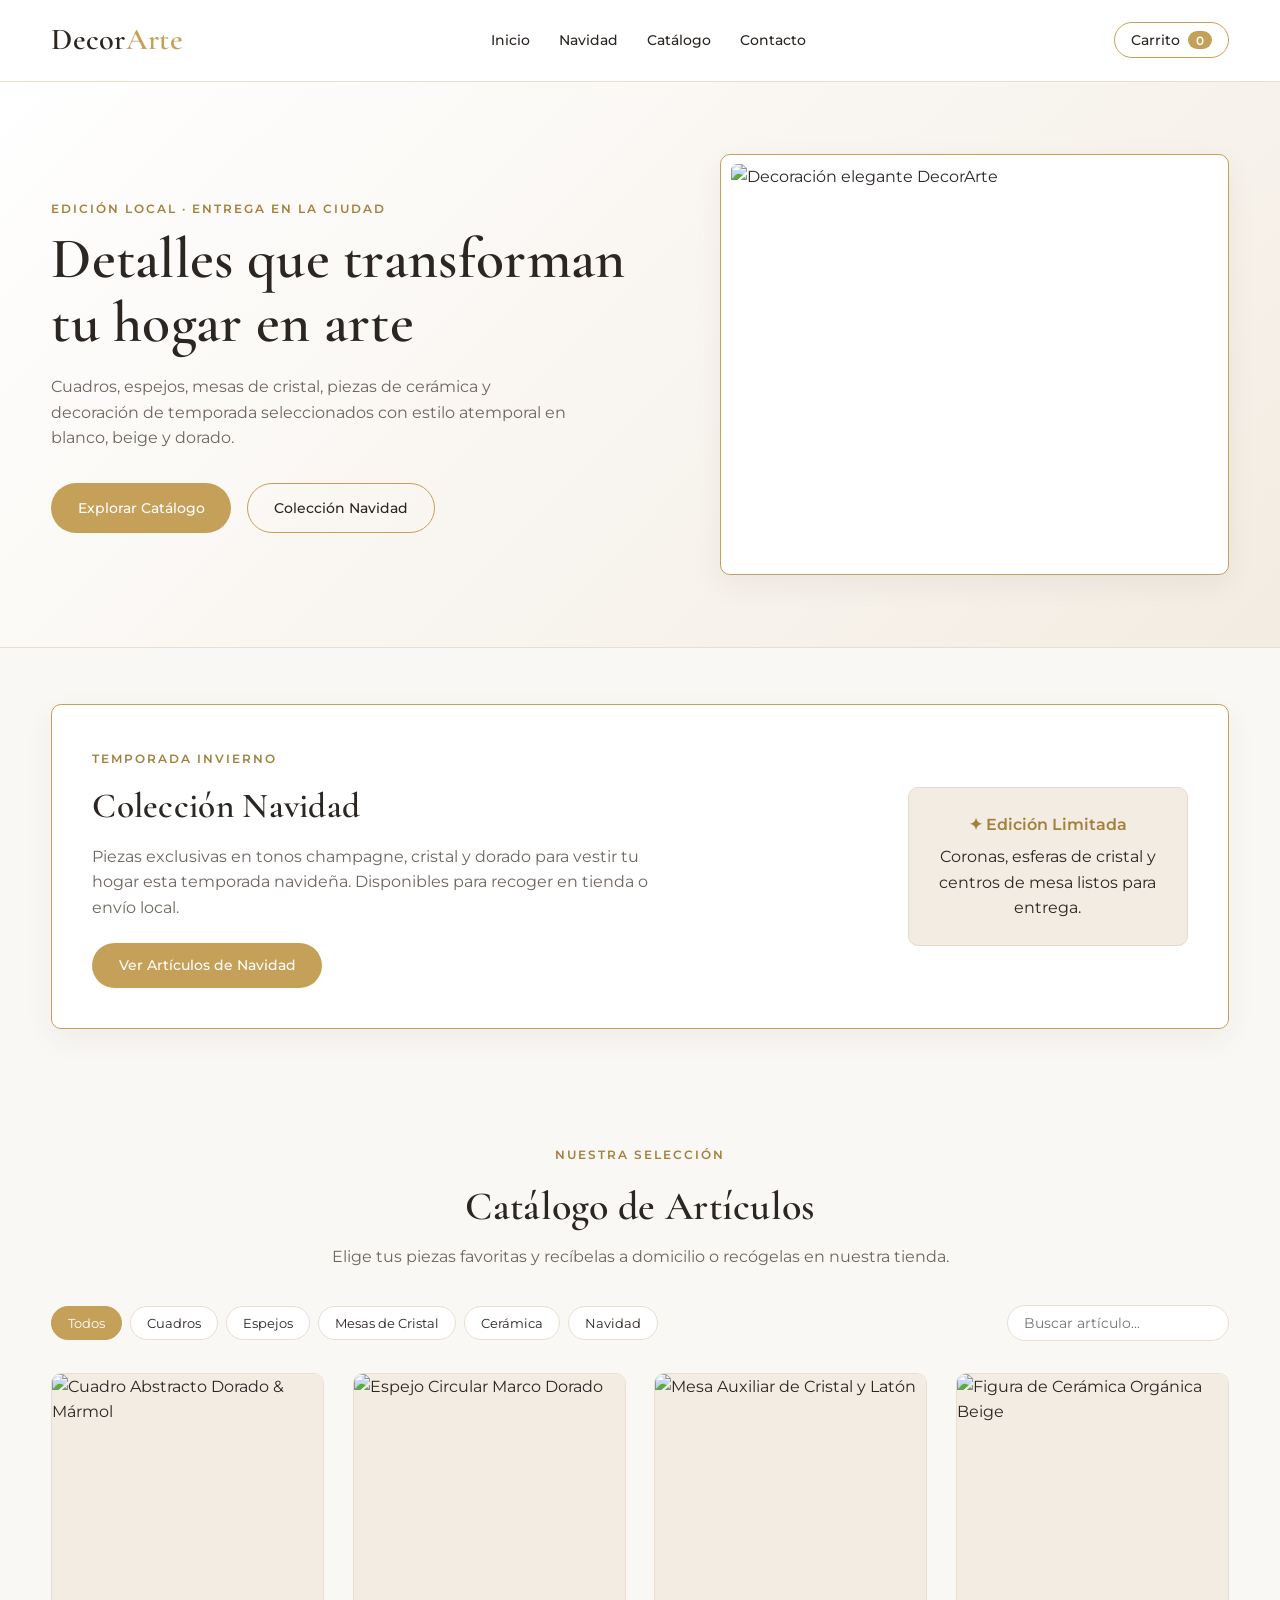
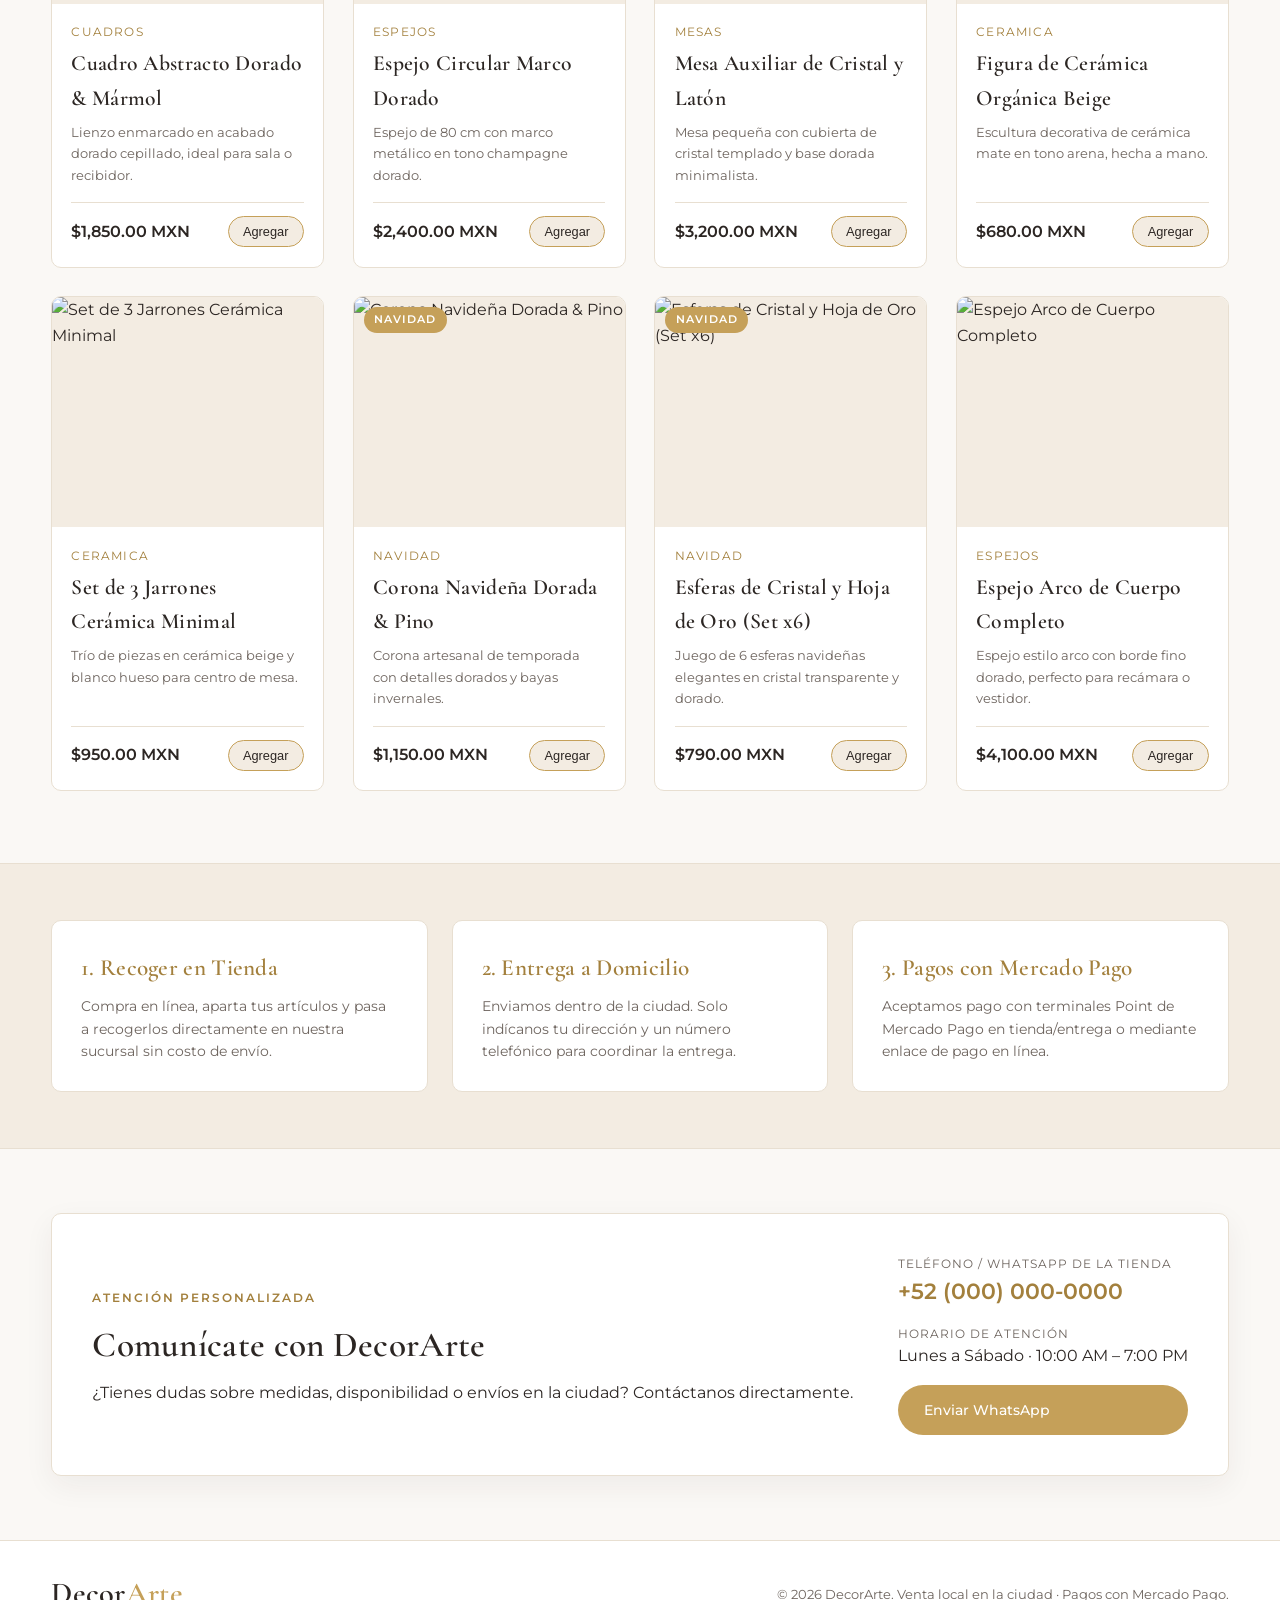
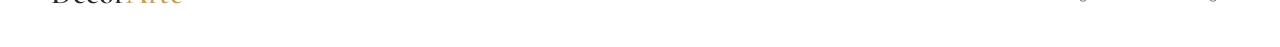
==== index.html @ b44826a1 "Initial commit: DecorArte tienda en linea" ====
<!DOCTYPE html>
<html lang="es">
<head>
  <meta charset="UTF-8" />
  <meta name="viewport" content="width=device-width, initial-scale=1.0" />
  <title>DecorArte | Decoración Elegante para tu Hogar</title>
  <link rel="preconnect" href="https://fonts.googleapis.com" />
  <link rel="preconnect" href="https://fonts.gstatic.com" crossorigin />
  <link href="https://fonts.googleapis.com/css2?family=Cormorant+Garamond:ital,wght@0,500;0,600;0,700;1,500&family=Montserrat:wght@300;400;500;600&display=swap" rel="stylesheet" />
  <link rel="stylesheet" href="css/styles.css" />
</head>
<body>
  <!-- Barra de navegación -->
  <header class="navbar">
    <div class="container nav-content">
      <a href="#inicio" class="logo">Decor<span>Arte</span></a>
      <nav class="nav-links">
        <a href="#inicio">Inicio</a>
        <a href="#temporada">Navidad</a>
        <a href="#catalogo">Catálogo</a>
        <a href="#contacto">Contacto</a>
      </nav>
      <button id="open-cart-btn" class="cart-btn" aria-label="Abrir carrito">
        <span>Carrito</span>
        <span id="cart-count" class="cart-badge">0</span>
      </button>
    </div>
  </header>

  <!-- Hero Principal -->
  <section id="inicio" class="hero">
    <div class="container hero-grid">
      <div class="hero-text">
        <span class="eyebrow">Edición Local · Entrega en la Ciudad</span>
        <h1>Detalles que transforman tu hogar en arte</h1>
        <p>
          Cuadros, espejos, mesas de cristal, piezas de cerámica y decoración de temporada seleccionados con estilo atemporal en blanco, beige y dorado.
        </p>
        <div class="hero-actions">
          <a href="#catalogo" class="btn btn-primary">Explorar Catálogo</a>
          <a href="#temporada" class="btn btn-outline">Colección Navidad</a>
        </div>
      </div>
      <div class="hero-visual">
        <div class="hero-card">
          <img src="https://images.unsplash.com/photo-1616486338812-3dadae4b4ace?auto=format&fit=crop&w=800&q=80" alt="Decoración elegante DecorArte" />
        </div>
      </div>
    </div>
  </section>

  <!-- Banner Temporada Navidad -->
  <section id="temporada" class="season-section">
    <div class="container season-box">
      <div class="season-info">
        <span class="eyebrow">Temporada Invierno</span>
        <h2>Colección Navidad</h2>
        <p>
          Piezas exclusivas en tonos champagne, cristal y dorado para vestir tu hogar esta temporada navideña. Disponibles para recoger en tienda o envío local.
        </p>
        <button class="btn btn-primary" onclick="filtrarPorCategoria('navidad', true)">
          Ver Artículos de Navidad
        </button>
      </div>
      <div class="season-badge-card">
        <p class="season-highlight">✦ Edición Limitada</p>
        <p>Coronas, esferas de cristal y centros de mesa listos para entrega.</p>
      </div>
    </div>
  </section>

  <!-- Catálogo de Artículos -->
  <section id="catalogo" class="catalog-section">
    <div class="container">
      <div class="section-header">
        <span class="eyebrow">Nuestra Selección</span>
        <h2>Catálogo de Artículos</h2>
        <p>Elige tus piezas favoritas y recíbelas a domicilio o recógelas en nuestra tienda.</p>
      </div>

      <div class="catalog-controls">
        <div class="filter-buttons" id="filter-buttons">
          <button class="filter-btn active" data-category="todos">Todos</button>
          <button class="filter-btn" data-category="cuadros">Cuadros</button>
          <button class="filter-btn" data-category="espejos">Espejos</button>
          <button class="filter-btn" data-category="mesas">Mesas de Cristal</button>
          <button class="filter-btn" data-category="ceramica">Cerámica</button>
          <button class="filter-btn" data-category="navidad">Navidad</button>
        </div>
        <input type="search" id="search-input" class="search-input" placeholder="Buscar artículo..." />
      </div>

      <div id="catalog-grid" class="catalog-grid">
        <!-- Se renderiza dinámicamente desde js/app.js -->
      </div>
    </div>
  </section>

  <!-- Modalidades de Venta y Pago -->
  <section class="info-strip">
    <div class="container info-grid">
      <div class="info-card">
        <h3>1. Recoger en Tienda</h3>
        <p>Compra en línea, aparta tus artículos y pasa a recogerlos directamente en nuestra sucursal sin costo de envío.</p>
      </div>
      <div class="info-card">
        <h3>2. Entrega a Domicilio</h3>
        <p>Enviamos dentro de la ciudad. Solo indícanos tu dirección y un número telefónico para coordinar la entrega.</p>
      </div>
      <div class="info-card">
        <h3>3. Pagos con Mercado Pago</h3>
        <p>Aceptamos pago con terminales Point de Mercado Pago en tienda/entrega o mediante enlace de pago en línea.</p>
      </div>
    </div>
  </section>

  <!-- Contacto -->
  <section id="contacto" class="contact-section">
    <div class="container contact-box">
      <div>
        <span class="eyebrow">Atención Personalizada</span>
        <h2>Comunícate con DecorArte</h2>
        <p>¿Tienes dudas sobre medidas, disponibilidad o envíos en la ciudad? Contáctanos directamente.</p>
      </div>
      <div class="contact-details">
        <div class="contact-item">
          <span class="contact-label">Teléfono / WhatsApp de la Tienda</span>
          <a href="tel:+520000000000" class="contact-phone">+52 (000) 000-0000</a>
        </div>
        <div class="contact-item">
          <span class="contact-label">Horario de Atención</span>
          <p>Lunes a Sábado · 10:00 AM – 7:00 PM</p>
        </div>
        <a href="https://wa.me/520000000000?text=Hola%20DecorArte,%20quisiera%20informaci%C3%B3n%20sobre%20un%20art%C3%ADculo." target="_blank" rel="noopener" class="btn btn-primary">
          Enviar WhatsApp
        </a>
      </div>
    </div>
  </section>

  <!-- Footer -->
  <footer class="footer">
    <div class="container footer-content">
      <p class="logo">Decor<span>Arte</span></p>
      <p class="footer-note">© 2026 DecorArte. Venta local en la ciudad · Pagos con Mercado Pago.</p>
    </div>
  </footer>

  <!-- Drawer Carrito & Checkout -->
  <div id="cart-overlay" class="cart-overlay hidden"></div>
  <aside id="cart-drawer" class="cart-drawer hidden" aria-label="Carrito de compras">
    <div class="drawer-header">
      <h3>Tu Pedido</h3>
      <button id="close-cart-btn" class="close-btn" aria-label="Cerrar carrito">&times;</button>
    </div>

    <div id="cart-items" class="cart-items">
      <!-- Items del carrito -->
    </div>

    <div class="drawer-footer">
      <div class="total-row">
        <span>Total:</span>
        <strong id="cart-total">$0.00 MXN</strong>
      </div>

      <form id="checkout-form" class="checkout-form">
        <h4>Datos del Cliente</h4>

        <label class="field-label">
          Nombre completo *
          <input type="text" id="cliente-nombre" required placeholder="Ej. Sofía Martínez" />
        </label>

        <label class="field-label">
          Teléfono de contacto (para comunicarnos contigo) *
          <input type="tel" id="cliente-telefono" required placeholder="Ej. 55 1234 5678" />
        </label>

        <div class="delivery-toggle">
          <span class="field-label">Forma de entrega *</span>
          <div class="radio-group">
            <label class="radio-card">
              <input type="radio" name="tipo_entrega" value="tienda" checked />
              <span>Recoger en tienda</span>
            </label>
            <label class="radio-card">
              <input type="radio" name="tipo_entrega" value="domicilio" />
              <span>Entrega a domicilio</span>
            </label>
          </div>
        </div>

        <div id="domicilio-fields" class="domicilio-fields hidden">
          <label class="field-label">
            Dirección (Calle, número y colonia) *
            <input type="text" id="cliente-direccion" placeholder="Ej. Av. Reforma 123, Col. Centro" />
          </label>
          <label class="field-label">
            Referencias de entrega
            <input type="text" id="cliente-referencias" placeholder="Ej. Portón blanco, frente al parque" />
          </label>
        </div>

        <div class="payment-method">
          <span class="field-label">Método de pago (Mercado Pago) *</span>
          <select id="metodo-pago" required>
            <option value="mercadopago_terminal">Terminal Mercado Pago (en tienda / contra entrega)</option>
            <option value="mercadopago_online">Pago en línea con Mercado Pago</option>
          </select>
        </div>

        <button type="submit" class="btn btn-primary btn-full">Confirmar Pedido</button>
      </form>
    </div>
  </aside>

  <!-- Modal Confirmación -->
  <div id="order-modal" class="modal hidden">
    <div class="modal-content">
      <span class="eyebrow">Pedido Registrado</span>
      <h3>¡Gracias por tu compra en DecorArte!</h3>
      <div id="order-summary" class="order-summary"></div>
      <div class="modal-actions">
        <a id="whatsapp-order-link" href="#" target="_blank" rel="noopener" class="btn btn-primary">Enviar resumen por WhatsApp</a>
        <button id="close-modal-btn" class="btn btn-outline">Cerrar</button>
      </div>
    </div>
  </div>

  <script src="js/app.js"></script>
</body>
</html>
---- css/styles.css ----
:root {
  --blanco: #ffffff;
  --marfil: #faf8f5;
  --beige: #f3ece2;
  --beige-oscuro: #e5d9c8;
  --dorado: #c5a059;
  --dorado-oscuro: #a3803d;
  --texto: #2c2623;
  --texto-suave: #6e655f;
  --borde: #e8dfd1;
  --sombra: 0 10px 30px rgba(44, 38, 35, 0.06);
  --radio: 10px;
}

* {
  box-sizing: border-box;
  margin: 0;
  padding: 0;
}

html {
  scroll-behavior: smooth;
}

body {
  font-family: 'Montserrat', sans-serif;
  background-color: var(--marfil);
  color: var(--texto);
  line-height: 1.6;
}

h1, h2, h3, h4, .logo {
  font-family: 'Cormorant Garamond', serif;
  font-weight: 600;
  letter-spacing: 0.3px;
}

.container {
  width: 92%;
  max-width: 1180px;
  margin: 0 auto;
}

.eyebrow {
  display: inline-block;
  font-size: 0.75rem;
  text-transform: uppercase;
  letter-spacing: 2px;
  color: var(--dorado-oscuro);
  font-weight: 600;
  margin-bottom: 0.6rem;
}

/* Navbar */
.navbar {
  position: sticky;
  top: 0;
  z-index: 50;
  background: rgba(255, 255, 255, 0.94);
  backdrop-filter: blur(8px);
  border-bottom: 1px solid var(--borde);
}

.nav-content {
  display: flex;
  align-items: center;
  justify-content: space-between;
  padding: 1rem 0;
}

.logo {
  font-size: 1.9rem;
  text-decoration: none;
  color: var(--texto);
}

.logo span {
  color: var(--dorado);
}

.nav-links {
  display: flex;
  gap: 1.8rem;
}

.nav-links a {
  text-decoration: none;
  color: var(--texto);
  font-size: 0.9rem;
  font-weight: 500;
  transition: color 0.2s;
}

.nav-links a:hover {
  color: var(--dorado-oscuro);
}

.cart-btn {
  display: inline-flex;
  align-items: center;
  gap: 0.5rem;
  background: var(--blanco);
  border: 1px solid var(--dorado);
  color: var(--texto);
  padding: 0.5rem 1rem;
  border-radius: 999px;
  cursor: pointer;
  font-family: inherit;
  font-size: 0.85rem;
  font-weight: 500;
  transition: all 0.2s;
}

.cart-btn:hover {
  background: var(--beige);
}

.cart-badge {
  background: var(--dorado);
  color: var(--blanco);
  border-radius: 999px;
  padding: 0.1rem 0.5rem;
  font-size: 0.75rem;
  font-weight: 600;
}

/* Buttons */
.btn {
  display: inline-block;
  padding: 0.8rem 1.6rem;
  border-radius: 999px;
  font-size: 0.88rem;
  font-weight: 500;
  text-decoration: none;
  cursor: pointer;
  border: 1px solid transparent;
  transition: all 0.25s ease;
  font-family: inherit;
}

.btn-primary {
  background: var(--dorado);
  color: var(--blanco);
}

.btn-primary:hover {
  background: var(--dorado-oscuro);
}

.btn-outline {
  background: transparent;
  border-color: var(--dorado);
  color: var(--texto);
}

.btn-outline:hover {
  background: var(--beige);
}

.btn-full {
  width: 100%;
  text-align: center;
}

/* Hero */
.hero {
  padding: 4.5rem 0;
  background: linear-gradient(135deg, var(--blanco) 0%, var(--beige) 100%);
  border-bottom: 1px solid var(--borde);
}

.hero-grid {
  display: grid;
  grid-template-columns: 1.1fr 0.9fr;
  gap: 3rem;
  align-items: center;
}

.hero-text h1 {
  font-size: clamp(2.4rem, 4.5vw, 3.6rem);
  line-height: 1.1;
  margin-bottom: 1.2rem;
}

.hero-text p {
  color: var(--texto-suave);
  margin-bottom: 2rem;
  max-width: 520px;
}

.hero-actions {
  display: flex;
  gap: 1rem;
  flex-wrap: wrap;
}

.hero-card {
  border-radius: var(--radio);
  overflow: hidden;
  border: 1px solid var(--dorado);
  box-shadow: var(--sombra);
  background: var(--blanco);
  padding: 0.6rem;
}

.hero-card img {
  width: 100%;
  height: 400px;
  object-fit: cover;
  border-radius: 6px;
  display: block;
}

/* Temporada Navidad */
.season-section {
  padding: 3.5rem 0;
}

.season-box {
  background: var(--blanco);
  border: 1px solid var(--dorado);
  border-radius: var(--radio);
  padding: 2.5rem;
  display: flex;
  justify-content: space-between;
  align-items: center;
  gap: 2rem;
  box-shadow: var(--sombra);
}

.season-info h2 {
  font-size: 2.2rem;
  margin-bottom: 0.6rem;
}

.season-info p {
  color: var(--texto-suave);
  max-width: 580px;
  margin-bottom: 1.4rem;
}

.season-badge-card {
  background: var(--beige);
  border: 1px solid var(--beige-oscuro);
  padding: 1.5rem;
  border-radius: var(--radio);
  max-width: 280px;
  text-align: center;
}

.season-highlight {
  color: var(--dorado-oscuro);
  font-weight: 600;
  margin-bottom: 0.4rem;
}

/* Catálogo */
.catalog-section {
  padding: 3.5rem 0 4.5rem;
}

.section-header {
  text-align: center;
  margin-bottom: 2.2rem;
}

.section-header h2 {
  font-size: 2.5rem;
  margin-bottom: 0.4rem;
}

.section-header p {
  color: var(--texto-suave);
}

.catalog-controls {
  display: flex;
  justify-content: space-between;
  align-items: center;
  flex-wrap: wrap;
  gap: 1rem;
  margin-bottom: 2rem;
}

.filter-buttons {
  display: flex;
  flex-wrap: wrap;
  gap: 0.5rem;
}

.filter-btn {
  background: var(--blanco);
  border: 1px solid var(--borde);
  color: var(--texto);
  padding: 0.5rem 1rem;
  border-radius: 999px;
  cursor: pointer;
  font-family: inherit;
  font-size: 0.82rem;
  transition: all 0.2s;
}

.filter-btn.active,
.filter-btn:hover {
  background: var(--dorado);
  border-color: var(--dorado);
  color: var(--blanco);
}

.search-input {
  padding: 0.55rem 1rem;
  border: 1px solid var(--borde);
  border-radius: 999px;
  background: var(--blanco);
  font-family: inherit;
  font-size: 0.85rem;
  min-width: 220px;
}

.catalog-grid {
  display: grid;
  grid-template-columns: repeat(auto-fill, minmax(260px, 1fr));
  gap: 1.8rem;
}

.product-card {
  background: var(--blanco);
  border: 1px solid var(--borde);
  border-radius: var(--radio);
  overflow: hidden;
  display: flex;
  flex-direction: column;
  transition: transform 0.2s, box-shadow 0.2s;
}

.product-card:hover {
  transform: translateY(-4px);
  box-shadow: var(--sombra);
}

.product-img-wrap {
  position: relative;
  height: 230px;
  background: var(--beige);
}

.product-img-wrap img {
  width: 100%;
  height: 100%;
  object-fit: cover;
  display: block;
}

.season-tag {
  position: absolute;
  top: 10px;
  left: 10px;
  background: var(--dorado);
  color: var(--blanco);
  font-size: 0.7rem;
  font-weight: 600;
  padding: 0.25rem 0.65rem;
  border-radius: 999px;
  text-transform: uppercase;
  letter-spacing: 1px;
}

.product-body {
  padding: 1.2rem;
  display: flex;
  flex-direction: column;
  flex: 1;
}

.product-cat {
  font-size: 0.72rem;
  text-transform: uppercase;
  letter-spacing: 1.2px;
  color: var(--dorado-oscuro);
  margin-bottom: 0.3rem;
}

.product-body h3 {
  font-size: 1.35rem;
  margin-bottom: 0.4rem;
}

.product-desc {
  font-size: 0.84rem;
  color: var(--texto-suave);
  margin-bottom: 1rem;
  flex: 1;
}

.product-footer {
  display: flex;
  align-items: center;
  justify-content: space-between;
  gap: 0.5rem;
  padding-top: 0.8rem;
  border-top: 1px solid var(--borde);
}

.product-price {
  font-weight: 600;
  font-size: 1rem;
  color: var(--texto);
}

.add-btn {
  background: var(--beige);
  border: 1px solid var(--dorado);
  color: var(--texto);
  padding: 0.45rem 0.9rem;
  border-radius: 999px;
  font-size: 0.8rem;
  font-weight: 500;
  cursor: pointer;
  transition: all 0.2s;
}

.add-btn:hover {
  background: var(--dorado);
  color: var(--blanco);
}

/* Info Strip */
.info-strip {
  background: var(--beige);
  padding: 3.5rem 0;
  border-top: 1px solid var(--borde);
  border-bottom: 1px solid var(--borde);
}

.info-grid {
  display: grid;
  grid-template-columns: repeat(auto-fit, minmax(250px, 1fr));
  gap: 1.5rem;
}

.info-card {
  background: var(--blanco);
  padding: 1.8rem;
  border-radius: var(--radio);
  border: 1px solid var(--borde);
}

.info-card h3 {
  font-size: 1.45rem;
  margin-bottom: 0.5rem;
  color: var(--dorado-oscuro);
}

.info-card p {
  font-size: 0.88rem;
  color: var(--texto-suave);
}

/* Contacto */
.contact-section {
  padding: 4rem 0;
}

.contact-box {
  background: var(--blanco);
  border: 1px solid var(--borde);
  border-radius: var(--radio);
  padding: 2.5rem;
  display: flex;
  justify-content: space-between;
  align-items: center;
  flex-wrap: wrap;
  gap: 2rem;
  box-shadow: var(--sombra);
}

.contact-box h2 {
  font-size: 2.2rem;
  margin-bottom: 0.4rem;
}

.contact-details {
  display: flex;
  flex-direction: column;
  gap: 1rem;
}

.contact-label {
  display: block;
  font-size: 0.75rem;
  text-transform: uppercase;
  letter-spacing: 1px;
  color: var(--texto-suave);
}

.contact-phone {
  font-size: 1.35rem;
  font-weight: 600;
  color: var(--dorado-oscuro);
  text-decoration: none;
}

/* Footer */
.footer {
  background: var(--blanco);
  border-top: 1px solid var(--borde);
  padding: 1.8rem 0;
}

.footer-content {
  display: flex;
  justify-content: space-between;
  align-items: center;
  flex-wrap: wrap;
  gap: 1rem;
}

.footer-note {
  font-size: 0.82rem;
  color: var(--texto-suave);
}

/* Drawer Carrito */
.hidden {
  display: none !important;
}

.cart-overlay {
  position: fixed;
  inset: 0;
  background: rgba(44, 38, 35, 0.45);
  z-index: 90;
}

.cart-drawer {
  position: fixed;
  top: 0;
  right: 0;
  width: 100%;
  max-width: 440px;
  height: 100vh;
  background: var(--blanco);
  z-index: 100;
  display: flex;
  flex-direction: column;
  box-shadow: -8px 0 30px rgba(0, 0, 0, 0.12);
}

.drawer-header {
  padding: 1.2rem 1.5rem;
  border-bottom: 1px solid var(--borde);
  display: flex;
  justify-content: space-between;
  align-items: center;
}

.drawer-header h3 {
  font-size: 1.6rem;
}

.close-btn {
  background: none;
  border: none;
  font-size: 1.8rem;
  cursor: pointer;
  color: var(--texto);
}

.cart-items {
  flex: 1;
  overflow-y: auto;
  padding: 1rem 1.5rem;
}

.cart-item {
  display: flex;
  justify-content: space-between;
  align-items: center;
  gap: 0.8rem;
  padding: 0.8rem 0;
  border-bottom: 1px solid var(--borde);
}

.cart-item-info h4 {
  font-size: 1.05rem;
}

.cart-item-info p {
  font-size: 0.82rem;
  color: var(--texto-suave);
}

.qty-controls {
  display: flex;
  align-items: center;
  gap: 0.4rem;
}

.qty-btn {
  width: 26px;
  height: 26px;
  border-radius: 50%;
  border: 1px solid var(--borde);
  background: var(--marfil);
  cursor: pointer;
}

.drawer-footer {
  border-top: 1px solid var(--borde);
  padding: 1.2rem 1.5rem;
  background: var(--marfil);
  max-height: 62vh;
  overflow-y: auto;
}

.total-row {
  display: flex;
  justify-content: space-between;
  font-size: 1.1rem;
  margin-bottom: 1rem;
}

.checkout-form h4 {
  font-size: 1.25rem;
  margin-bottom: 0.7rem;
}

.field-label {
  display: block;
  font-size: 0.8rem;
  font-weight: 500;
  margin-bottom: 0.7rem;
}

.field-label input,
.payment-method select {
  width: 100%;
  margin-top: 0.3rem;
  padding: 0.55rem 0.75rem;
  border: 1px solid var(--borde);
  border-radius: 6px;
  font-family: inherit;
  font-size: 0.85rem;
  background: var(--blanco);
}

.radio-group {
  display: grid;
  grid-template-columns: 1fr 1fr;
  gap: 0.5rem;
  margin-top: 0.3rem;
  margin-bottom: 0.8rem;
}

.radio-card {
  display: flex;
  align-items: center;
  gap: 0.4rem;
  background: var(--blanco);
  border: 1px solid var(--borde);
  padding: 0.5rem 0.7rem;
  border-radius: 6px;
  font-size: 0.8rem;
  cursor: pointer;
}

.payment-method {
  margin-bottom: 1rem;
}

/* Modal */
.modal {
  position: fixed;
  inset: 0;
  background: rgba(44, 38, 35, 0.5);
  z-index: 120;
  display: flex;
  align-items: center;
  justify-content: center;
  padding: 1rem;
}

.modal-content {
  background: var(--blanco);
  border: 1px solid var(--dorado);
  border-radius: var(--radio);
  padding: 2rem;
  max-width: 480px;
  width: 100%;
  box-shadow: var(--sombra);
}

.modal-content h3 {
  font-size: 1.8rem;
  margin-bottom: 1rem;
}

.order-summary {
  background: var(--marfil);
  border: 1px solid var(--borde);
  border-radius: 6px;
  padding: 1rem;
  font-size: 0.85rem;
  margin-bottom: 1.2rem;
  white-space: pre-line;
}

.modal-actions {
  display: flex;
  gap: 0.8rem;
  flex-wrap: wrap;
}

@media (max-width: 768px) {
  .hero-grid {
    grid-template-columns: 1fr;
  }
  .nav-links {
    display: none;
  }
  .season-box {
    flex-direction: column;
    align-items: flex-start;
  }
}
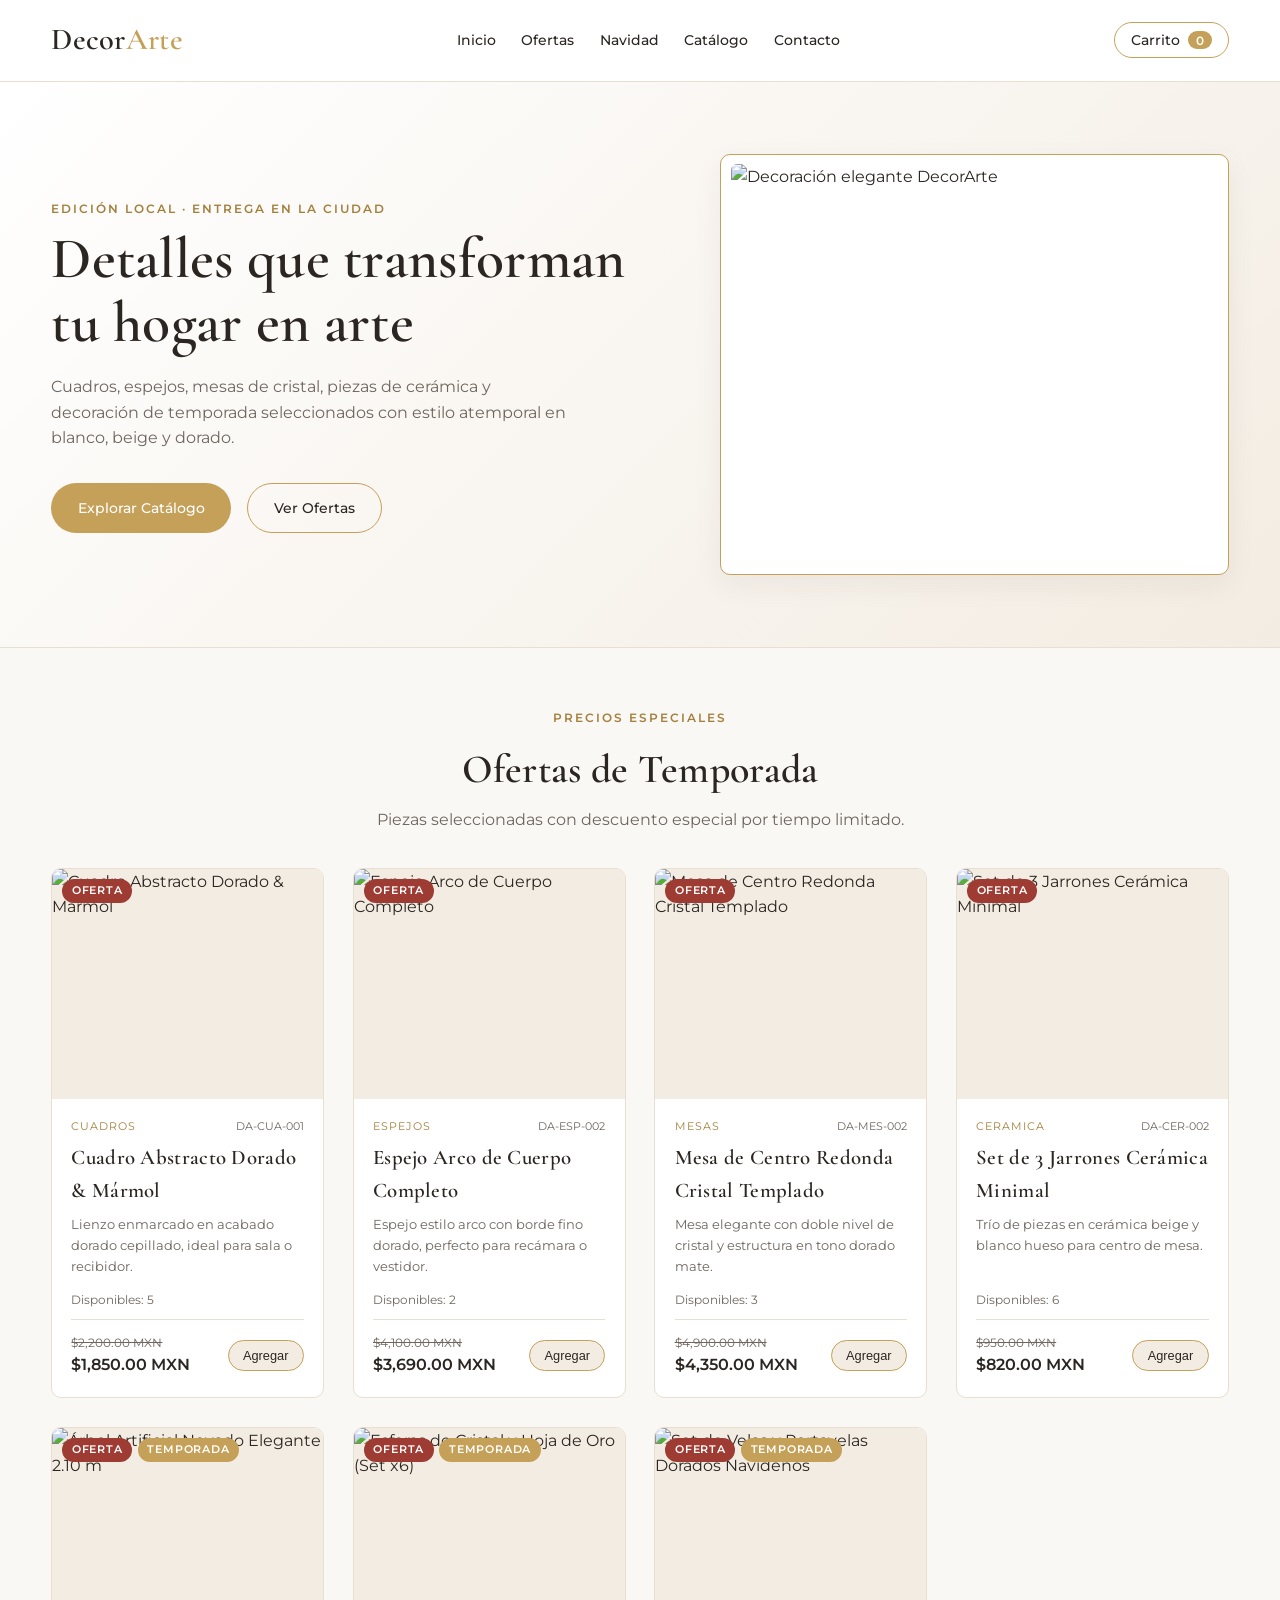
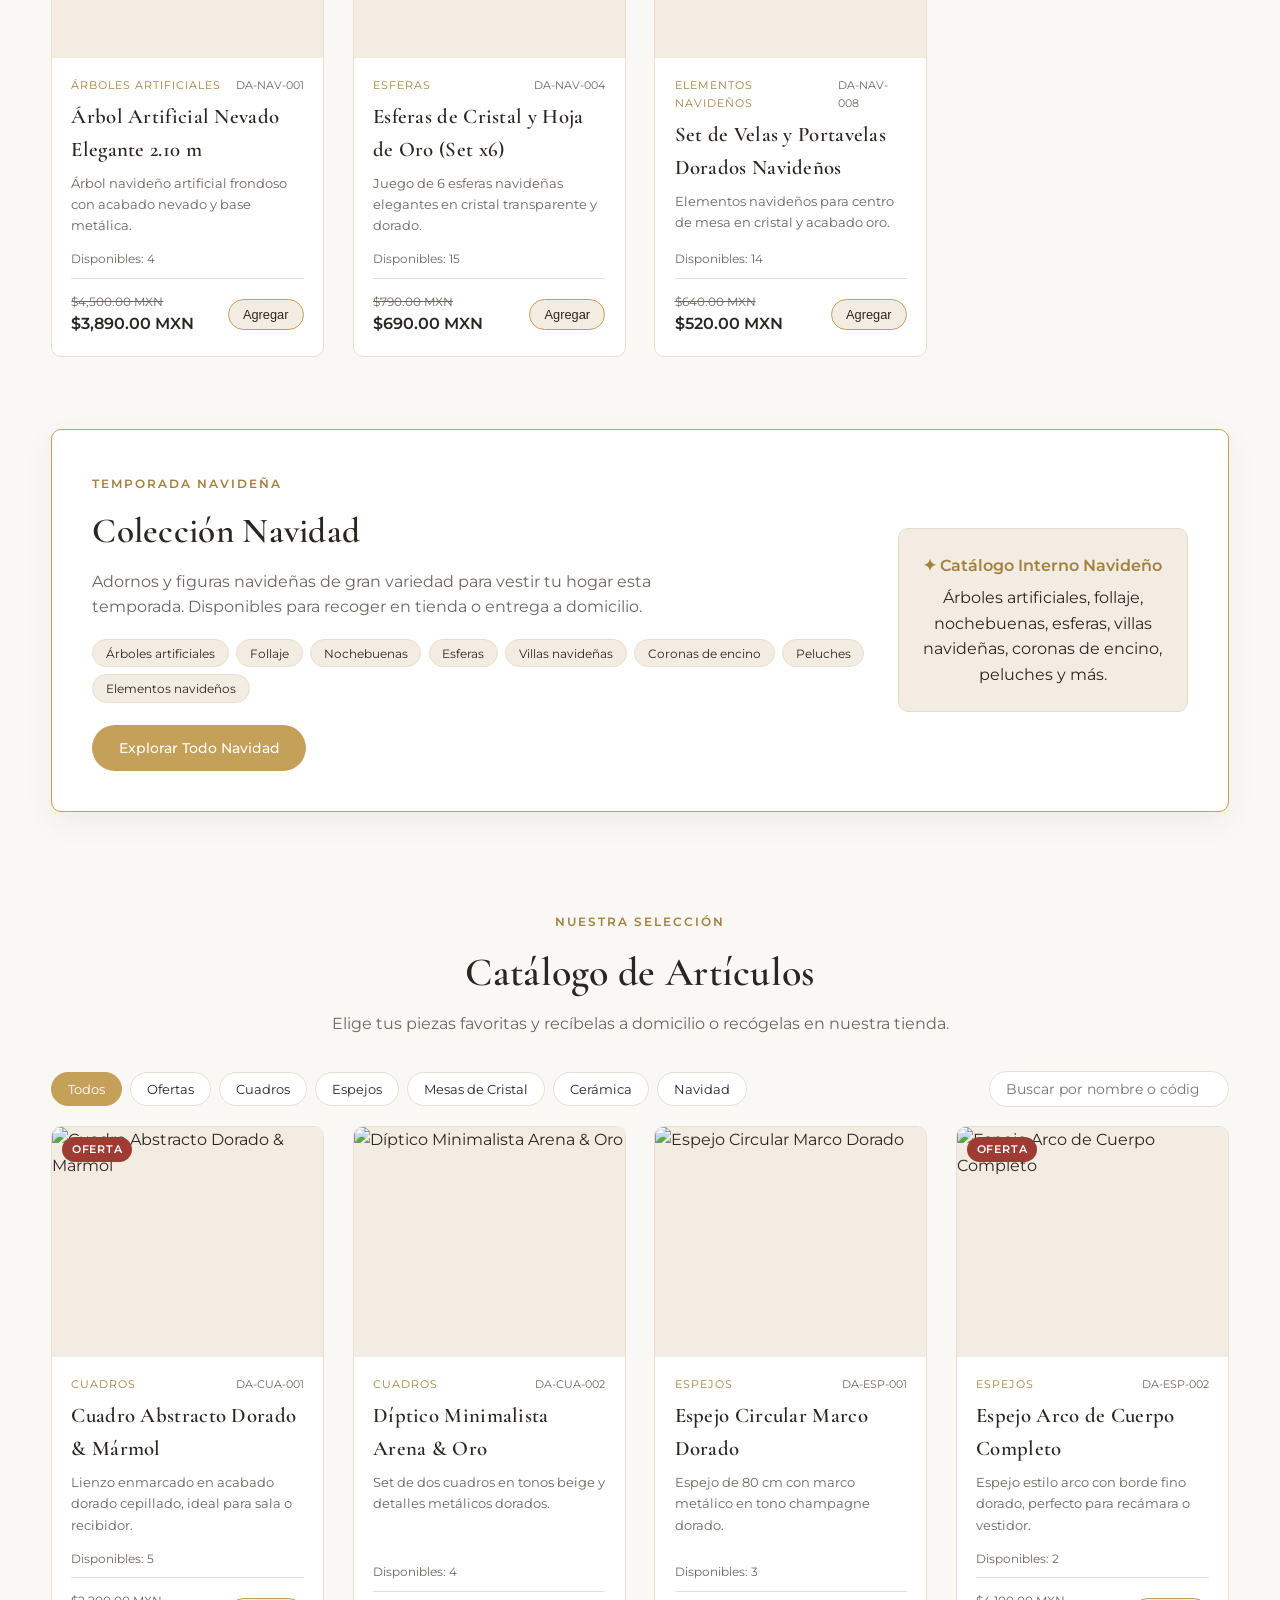
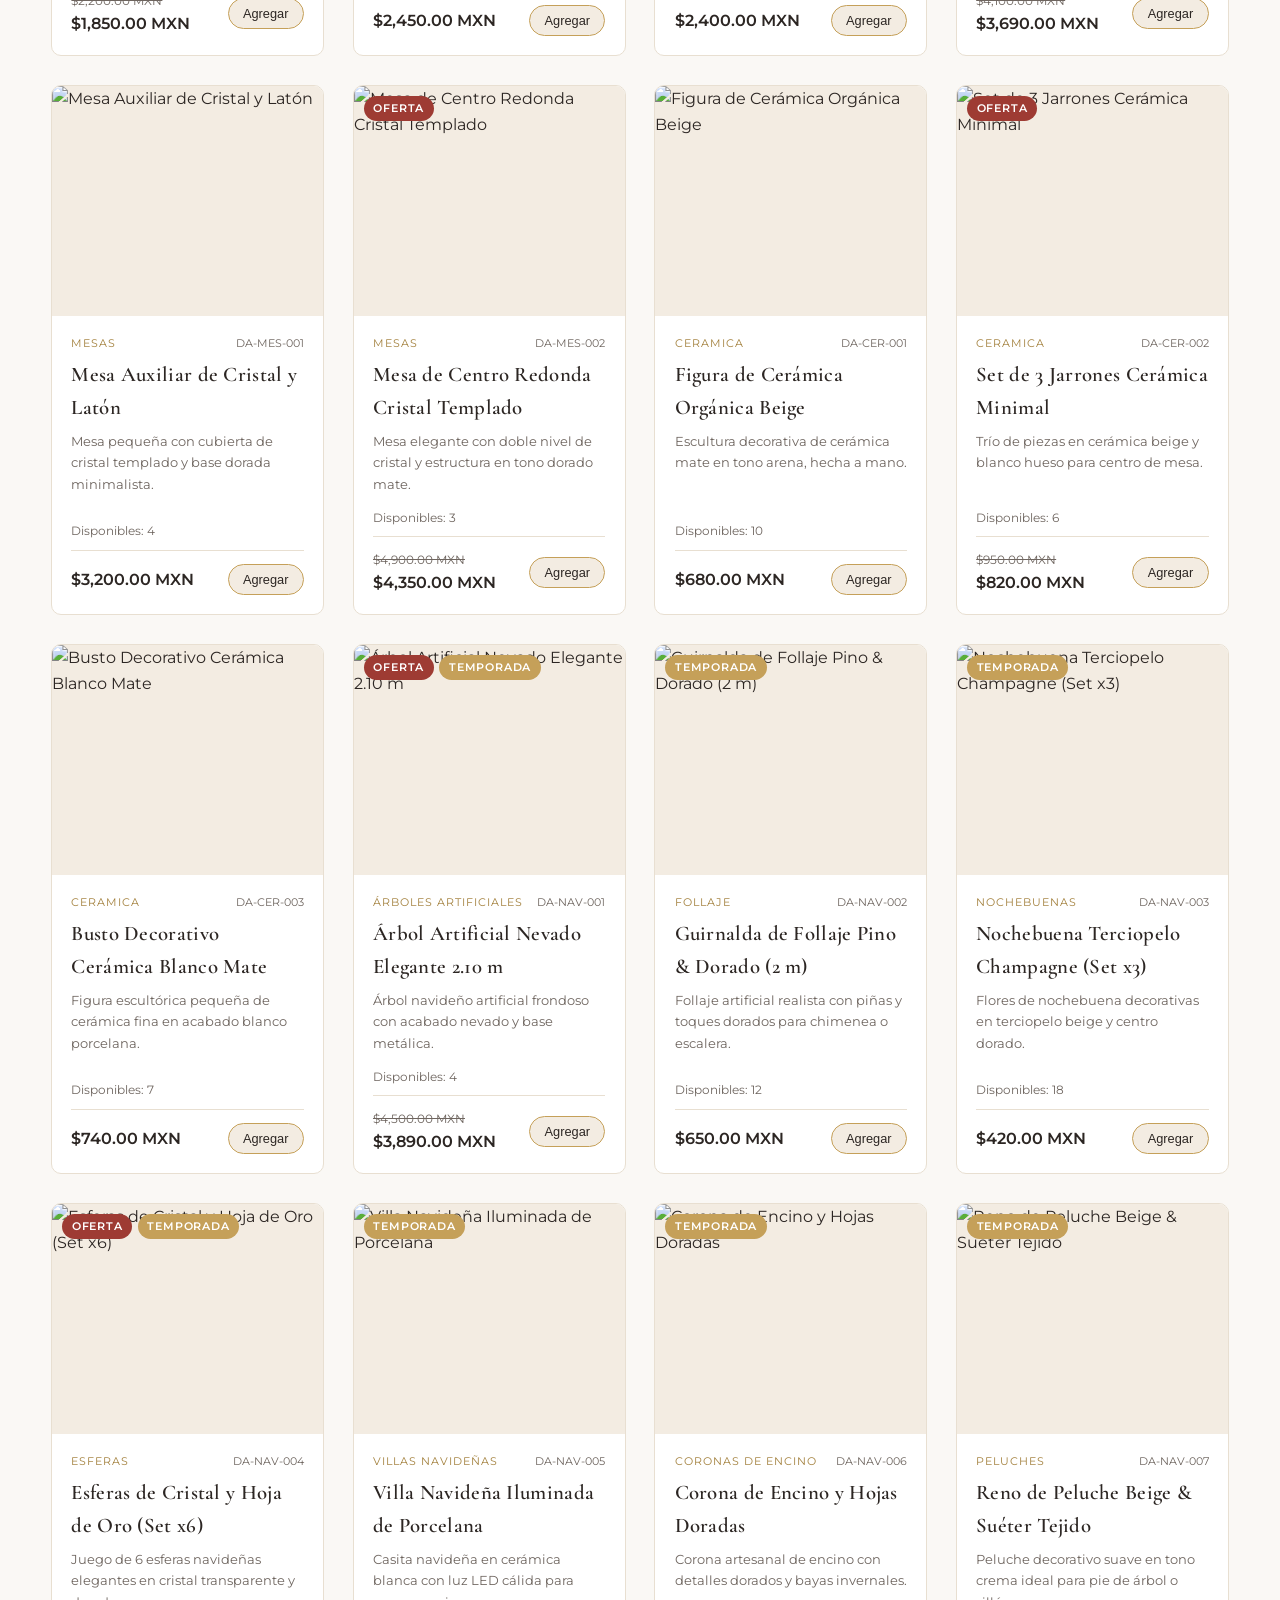
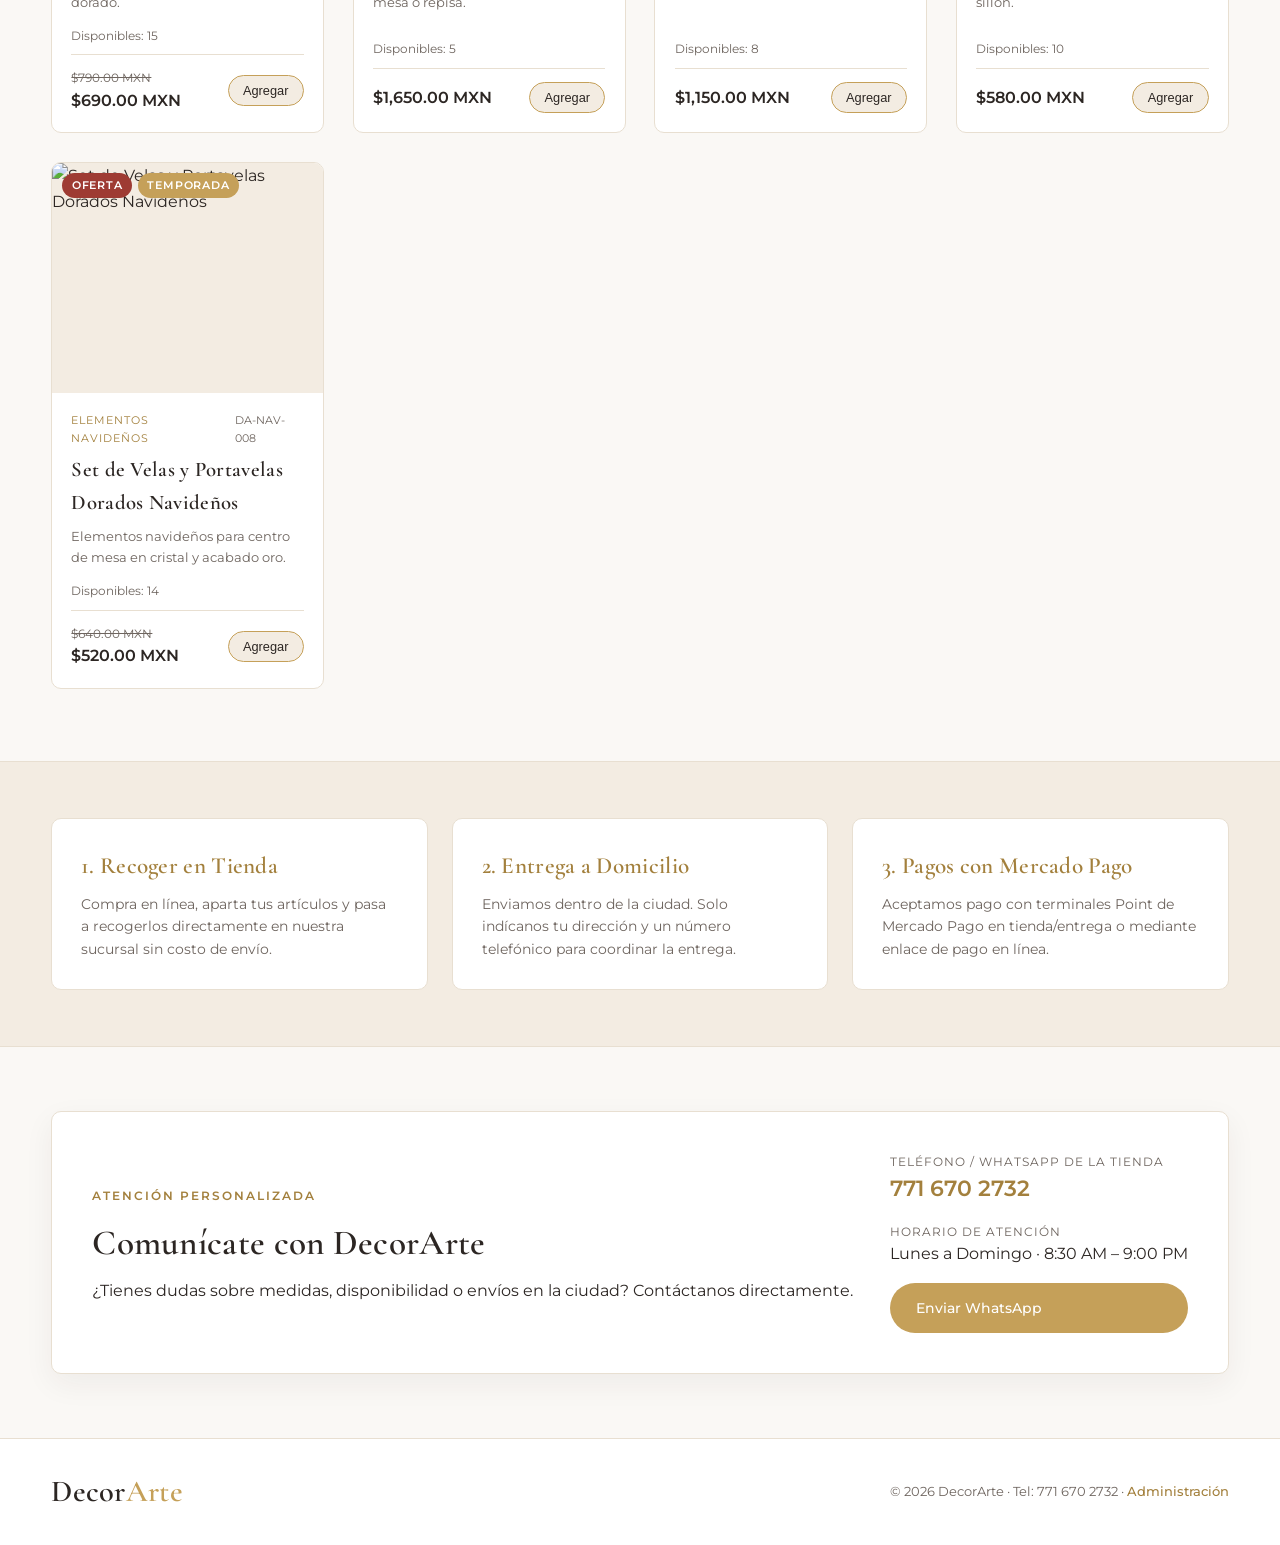
==== commit 1ab3c5af: "Agrega ofertas, catalogo interno navideño, telefono 7716702732, horario y panel admin" ====
--- a/index.html
+++ b/index.html
@@ -16,7 +16,8 @@
       <a href="#inicio" class="logo">Decor<span>Arte</span></a>
       <nav class="nav-links">
         <a href="#inicio">Inicio</a>
-        <a href="#temporada">Navidad</a>
+        <a href="#ofertas">Ofertas</a>
+        <a href="#temporada" id="nav-navidad-link">Navidad</a>
         <a href="#catalogo">Catálogo</a>
         <a href="#contacto">Contacto</a>
       </nav>
@@ -38,7 +39,7 @@
         </p>
         <div class="hero-actions">
           <a href="#catalogo" class="btn btn-primary">Explorar Catálogo</a>
-          <a href="#temporada" class="btn btn-outline">Colección Navidad</a>
+          <a href="#ofertas" class="btn btn-outline">Ver Ofertas</a>
         </div>
       </div>
       <div class="hero-visual">
@@ -49,22 +50,39 @@
     </div>
   </section>
 
-  <!-- Banner Temporada Navidad -->
+  <!-- Apartado de Ofertas -->
+  <section id="ofertas" class="offers-section">
+    <div class="container">
+      <div class="section-header">
+        <span class="eyebrow">Precios Especiales</span>
+        <h2>Ofertas de Temporada</h2>
+        <p>Piezas seleccionadas con descuento especial por tiempo limitado.</p>
+      </div>
+      <div id="offers-grid" class="catalog-grid">
+        <!-- Se renderiza dinámicamente desde js/app.js -->
+      </div>
+    </div>
+  </section>
+
+  <!-- Banner Temporada Navidad (se oculta si se deshabilita desde Admin) -->
   <section id="temporada" class="season-section">
     <div class="container season-box">
       <div class="season-info">
-        <span class="eyebrow">Temporada Invierno</span>
+        <span class="eyebrow">Temporada Navideña</span>
         <h2>Colección Navidad</h2>
         <p>
-          Piezas exclusivas en tonos champagne, cristal y dorado para vestir tu hogar esta temporada navideña. Disponibles para recoger en tienda o envío local.
+          Adornos y figuras navideñas de gran variedad para vestir tu hogar esta temporada. Disponibles para recoger en tienda o entrega a domicilio.
         </p>
+        <div id="navidad-subcats" class="subcat-pills">
+          <!-- Subcategorías internas de Navidad -->
+        </div>
         <button class="btn btn-primary" onclick="filtrarPorCategoria('navidad', true)">
-          Ver Artículos de Navidad
+          Explorar Todo Navidad
         </button>
       </div>
       <div class="season-badge-card">
-        <p class="season-highlight">✦ Edición Limitada</p>
-        <p>Coronas, esferas de cristal y centros de mesa listos para entrega.</p>
+        <p class="season-highlight">✦ Catálogo Interno Navideño</p>
+        <p>Árboles artificiales, follaje, nochebuenas, esferas, villas navideñas, coronas de encino, peluches y más.</p>
       </div>
     </div>
   </section>
@@ -80,14 +98,13 @@
 
       <div class="catalog-controls">
         <div class="filter-buttons" id="filter-buttons">
-          <button class="filter-btn active" data-category="todos">Todos</button>
-          <button class="filter-btn" data-category="cuadros">Cuadros</button>
-          <button class="filter-btn" data-category="espejos">Espejos</button>
-          <button class="filter-btn" data-category="mesas">Mesas de Cristal</button>
-          <button class="filter-btn" data-category="ceramica">Cerámica</button>
-          <button class="filter-btn" data-category="navidad">Navidad</button>
-        </div>
-        <input type="search" id="search-input" class="search-input" placeholder="Buscar artículo..." />
+          <!-- Botones dinámicos según catálogos habilitados -->
+        </div>
+        <input type="search" id="search-input" class="search-input" placeholder="Buscar por nombre o código..." />
+      </div>
+
+      <div id="subcategory-bar" class="subcategory-bar hidden">
+        <!-- Subcategorías del catálogo activo (ej. Navidad) -->
       </div>
 
       <div id="catalog-grid" class="catalog-grid">
@@ -125,13 +142,13 @@
       <div class="contact-details">
         <div class="contact-item">
           <span class="contact-label">Teléfono / WhatsApp de la Tienda</span>
-          <a href="tel:+520000000000" class="contact-phone">+52 (000) 000-0000</a>
+          <a href="tel:+527716702732" class="contact-phone">771 670 2732</a>
         </div>
         <div class="contact-item">
           <span class="contact-label">Horario de Atención</span>
-          <p>Lunes a Sábado · 10:00 AM – 7:00 PM</p>
-        </div>
-        <a href="https://wa.me/520000000000?text=Hola%20DecorArte,%20quisiera%20informaci%C3%B3n%20sobre%20un%20art%C3%ADculo." target="_blank" rel="noopener" class="btn btn-primary">
+          <p>Lunes a Domingo · 8:30 AM – 9:00 PM</p>
+        </div>
+        <a href="https://wa.me/527716702732?text=Hola%20DecorArte,%20quisiera%20informaci%C3%B3n%20sobre%20un%20art%C3%ADculo." target="_blank" rel="noopener" class="btn btn-primary">
           Enviar WhatsApp
         </a>
       </div>
@@ -142,7 +159,10 @@
   <footer class="footer">
     <div class="container footer-content">
       <p class="logo">Decor<span>Arte</span></p>
-      <p class="footer-note">© 2026 DecorArte. Venta local en la ciudad · Pagos con Mercado Pago.</p>
+      <p class="footer-note">
+        © 2026 DecorArte · Tel: 771 670 2732 ·
+        <a href="admin.html" class="admin-link">Administración</a>
+      </p>
     </div>
   </footer>
 
@@ -174,7 +194,7 @@
 
         <label class="field-label">
           Teléfono de contacto (para comunicarnos contigo) *
-          <input type="tel" id="cliente-telefono" required placeholder="Ej. 55 1234 5678" />
+          <input type="tel" id="cliente-telefono" required placeholder="Ej. 771 123 4567" />
         </label>
 
         <div class="delivery-toggle">
--- a/css/styles.css
+++ b/css/styles.css
@@ -8,6 +8,7 @@
   --texto: #2c2623;
   --texto-suave: #6e655f;
   --borde: #e8dfd1;
+  --oferta: #9e3b33;
   --sombra: 0 10px 30px rgba(44, 38, 35, 0.06);
   --radio: 10px;
 }
@@ -80,7 +81,7 @@
 
 .nav-links {
   display: flex;
-  gap: 1.8rem;
+  gap: 1.6rem;
 }
 
 .nav-links a {
@@ -157,6 +158,16 @@
   background: var(--beige);
 }
 
+.btn-danger {
+  background: #b84a42;
+  color: var(--blanco);
+}
+
+.btn-sm {
+  padding: 0.4rem 0.9rem;
+  font-size: 0.78rem;
+}
+
 .btn-full {
   width: 100%;
   text-align: center;
@@ -211,9 +222,14 @@
   display: block;
 }
 
+/* Ofertas */
+.offers-section {
+  padding: 3.5rem 0 2rem;
+}
+
 /* Temporada Navidad */
 .season-section {
-  padding: 3.5rem 0;
+  padding: 2.5rem 0;
 }
 
 .season-box {
@@ -235,8 +251,34 @@
 
 .season-info p {
   color: var(--texto-suave);
-  max-width: 580px;
+  max-width: 600px;
+  margin-bottom: 1.2rem;
+}
+
+.subcat-pills {
+  display: flex;
+  flex-wrap: wrap;
+  gap: 0.45rem;
   margin-bottom: 1.4rem;
+}
+
+.subcat-pill {
+  background: var(--beige);
+  border: 1px solid var(--borde);
+  color: var(--texto);
+  padding: 0.35rem 0.8rem;
+  border-radius: 999px;
+  font-size: 0.78rem;
+  cursor: pointer;
+  font-family: inherit;
+  transition: all 0.2s;
+}
+
+.subcat-pill:hover,
+.subcat-pill.active {
+  background: var(--dorado);
+  border-color: var(--dorado);
+  color: var(--blanco);
 }
 
 .season-badge-card {
@@ -244,7 +286,7 @@
   border: 1px solid var(--beige-oscuro);
   padding: 1.5rem;
   border-radius: var(--radio);
-  max-width: 280px;
+  max-width: 290px;
   text-align: center;
 }
 
@@ -279,7 +321,7 @@
   align-items: center;
   flex-wrap: wrap;
   gap: 1rem;
-  margin-bottom: 2rem;
+  margin-bottom: 1.2rem;
 }
 
 .filter-buttons {
@@ -307,6 +349,25 @@
   color: var(--blanco);
 }
 
+.subcategory-bar {
+  display: flex;
+  flex-wrap: wrap;
+  align-items: center;
+  gap: 0.5rem;
+  padding: 0.85rem 1rem;
+  background: var(--blanco);
+  border: 1px solid var(--borde);
+  border-radius: var(--radio);
+  margin-bottom: 1.8rem;
+}
+
+.subcategory-bar-label {
+  font-size: 0.78rem;
+  font-weight: 600;
+  color: var(--dorado-oscuro);
+  margin-right: 0.3rem;
+}
+
 .search-input {
   padding: 0.55rem 1rem;
   border: 1px solid var(--borde);
@@ -314,7 +375,7 @@
   background: var(--blanco);
   font-family: inherit;
   font-size: 0.85rem;
-  min-width: 220px;
+  min-width: 240px;
 }
 
 .catalog-grid {
@@ -351,18 +412,29 @@
   display: block;
 }
 
-.season-tag {
+.tag-stack {
   position: absolute;
   top: 10px;
   left: 10px;
+  display: flex;
+  gap: 0.35rem;
+  flex-wrap: wrap;
+}
+
+.season-tag,
+.offer-tag {
   background: var(--dorado);
   color: var(--blanco);
-  font-size: 0.7rem;
+  font-size: 0.68rem;
   font-weight: 600;
-  padding: 0.25rem 0.65rem;
+  padding: 0.22rem 0.6rem;
   border-radius: 999px;
   text-transform: uppercase;
-  letter-spacing: 1px;
+  letter-spacing: 0.8px;
+}
+
+.offer-tag {
+  background: var(--oferta);
 }
 
 .product-body {
@@ -372,24 +444,42 @@
   flex: 1;
 }
 
+.product-meta {
+  display: flex;
+  justify-content: space-between;
+  align-items: center;
+  gap: 0.5rem;
+  margin-bottom: 0.3rem;
+}
+
 .product-cat {
-  font-size: 0.72rem;
+  font-size: 0.7rem;
   text-transform: uppercase;
-  letter-spacing: 1.2px;
+  letter-spacing: 1px;
   color: var(--dorado-oscuro);
-  margin-bottom: 0.3rem;
+}
+
+.product-sku {
+  font-size: 0.7rem;
+  color: var(--texto-suave);
 }
 
 .product-body h3 {
-  font-size: 1.35rem;
+  font-size: 1.3rem;
   margin-bottom: 0.4rem;
 }
 
 .product-desc {
-  font-size: 0.84rem;
-  color: var(--texto-suave);
-  margin-bottom: 1rem;
+  font-size: 0.83rem;
+  color: var(--texto-suave);
+  margin-bottom: 0.8rem;
   flex: 1;
+}
+
+.product-stock {
+  font-size: 0.75rem;
+  color: var(--texto-suave);
+  margin-bottom: 0.6rem;
 }
 
 .product-footer {
@@ -399,6 +489,17 @@
   gap: 0.5rem;
   padding-top: 0.8rem;
   border-top: 1px solid var(--borde);
+}
+
+.price-box {
+  display: flex;
+  flex-direction: column;
+}
+
+.price-old {
+  font-size: 0.76rem;
+  color: var(--texto-suave);
+  text-decoration: line-through;
 }
 
 .product-price {
@@ -419,9 +520,14 @@
   transition: all 0.2s;
 }
 
-.add-btn:hover {
+.add-btn:hover:not(:disabled) {
   background: var(--dorado);
   color: var(--blanco);
+}
+
+.add-btn:disabled {
+  opacity: 0.5;
+  cursor: not-allowed;
 }
 
 /* Info Strip */
@@ -518,6 +624,16 @@
 .footer-note {
   font-size: 0.82rem;
   color: var(--texto-suave);
+}
+
+.admin-link {
+  color: var(--dorado-oscuro);
+  text-decoration: none;
+  font-weight: 500;
+}
+
+.admin-link:hover {
+  text-decoration: underline;
 }
 
 /* Drawer Carrito */
@@ -633,6 +749,8 @@
 }
 
 .field-label input,
+.field-label textarea,
+.field-label select,
 .payment-method select {
   width: 100%;
   margin-top: 0.3rem;
@@ -709,6 +827,90 @@
   display: flex;
   gap: 0.8rem;
   flex-wrap: wrap;
+}
+
+/* Panel Admin */
+.admin-main {
+  padding: 2.5rem 0 4rem;
+}
+
+.admin-grid {
+  display: grid;
+  grid-template-columns: 1fr 1.25fr;
+  gap: 2rem;
+  align-items: start;
+}
+
+.admin-card {
+  background: var(--blanco);
+  border: 1px solid var(--borde);
+  border-radius: var(--radio);
+  padding: 1.6rem;
+  box-shadow: var(--sombra);
+  margin-bottom: 1.5rem;
+}
+
+.admin-card h2,
+.admin-card h3 {
+  margin-bottom: 1rem;
+}
+
+.admin-table-wrap {
+  overflow-x: auto;
+}
+
+.admin-table {
+  width: 100%;
+  border-collapse: collapse;
+  font-size: 0.82rem;
+}
+
+.admin-table th,
+.admin-table td {
+  padding: 0.65rem 0.5rem;
+  border-bottom: 1px solid var(--borde);
+  text-align: left;
+  vertical-align: middle;
+}
+
+.admin-thumb {
+  width: 48px;
+  height: 48px;
+  object-fit: cover;
+  border-radius: 6px;
+  border: 1px solid var(--borde);
+}
+
+.catalog-list-item {
+  display: flex;
+  justify-content: space-between;
+  align-items: center;
+  padding: 0.65rem 0;
+  border-bottom: 1px solid var(--borde);
+  gap: 0.5rem;
+}
+
+.status-pill {
+  font-size: 0.72rem;
+  padding: 0.2rem 0.55rem;
+  border-radius: 999px;
+  font-weight: 600;
+}
+
+.status-on {
+  background: #e3f2e6;
+  color: #216e39;
+}
+
+.status-off {
+  background: #f8e3e2;
+  color: #9e3b33;
+}
+
+@media (max-width: 900px) {
+  .admin-grid {
+    grid-template-columns: 1fr;
+  }
 }
 
 @media (max-width: 768px) {
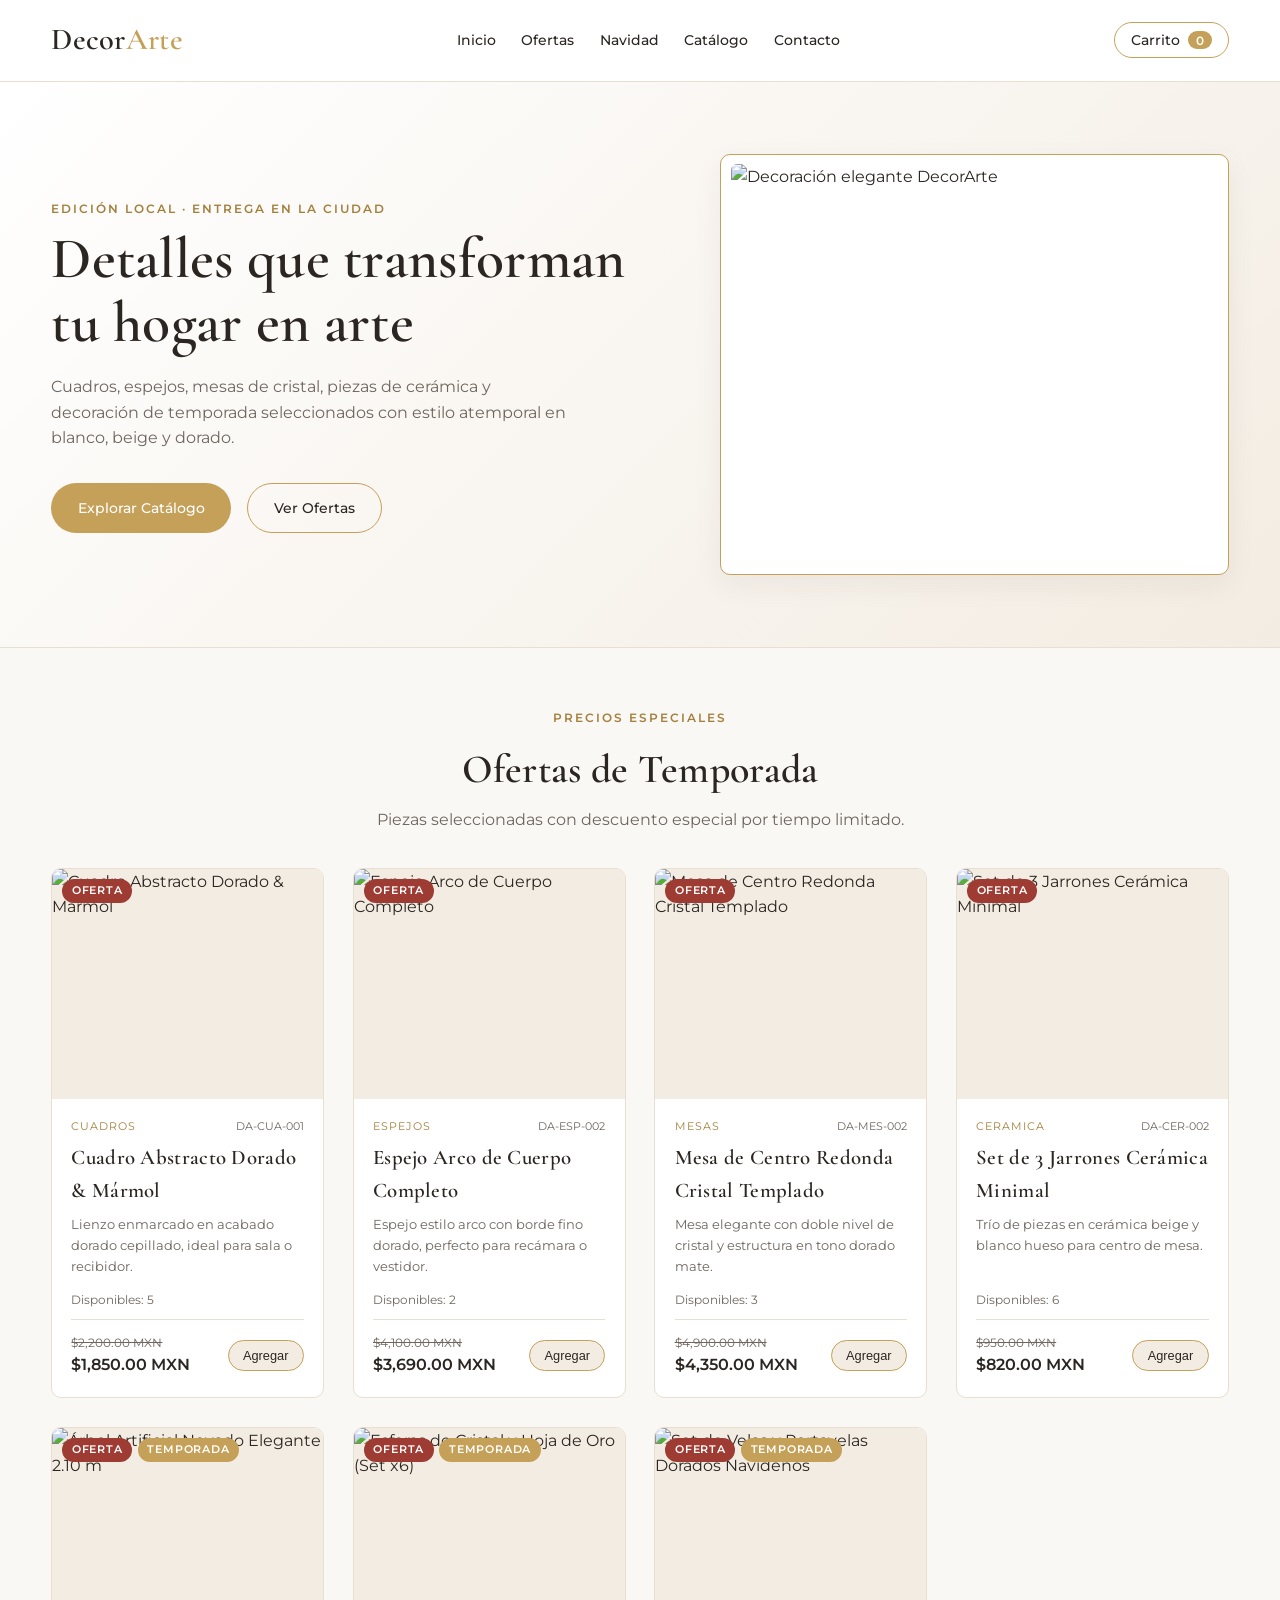
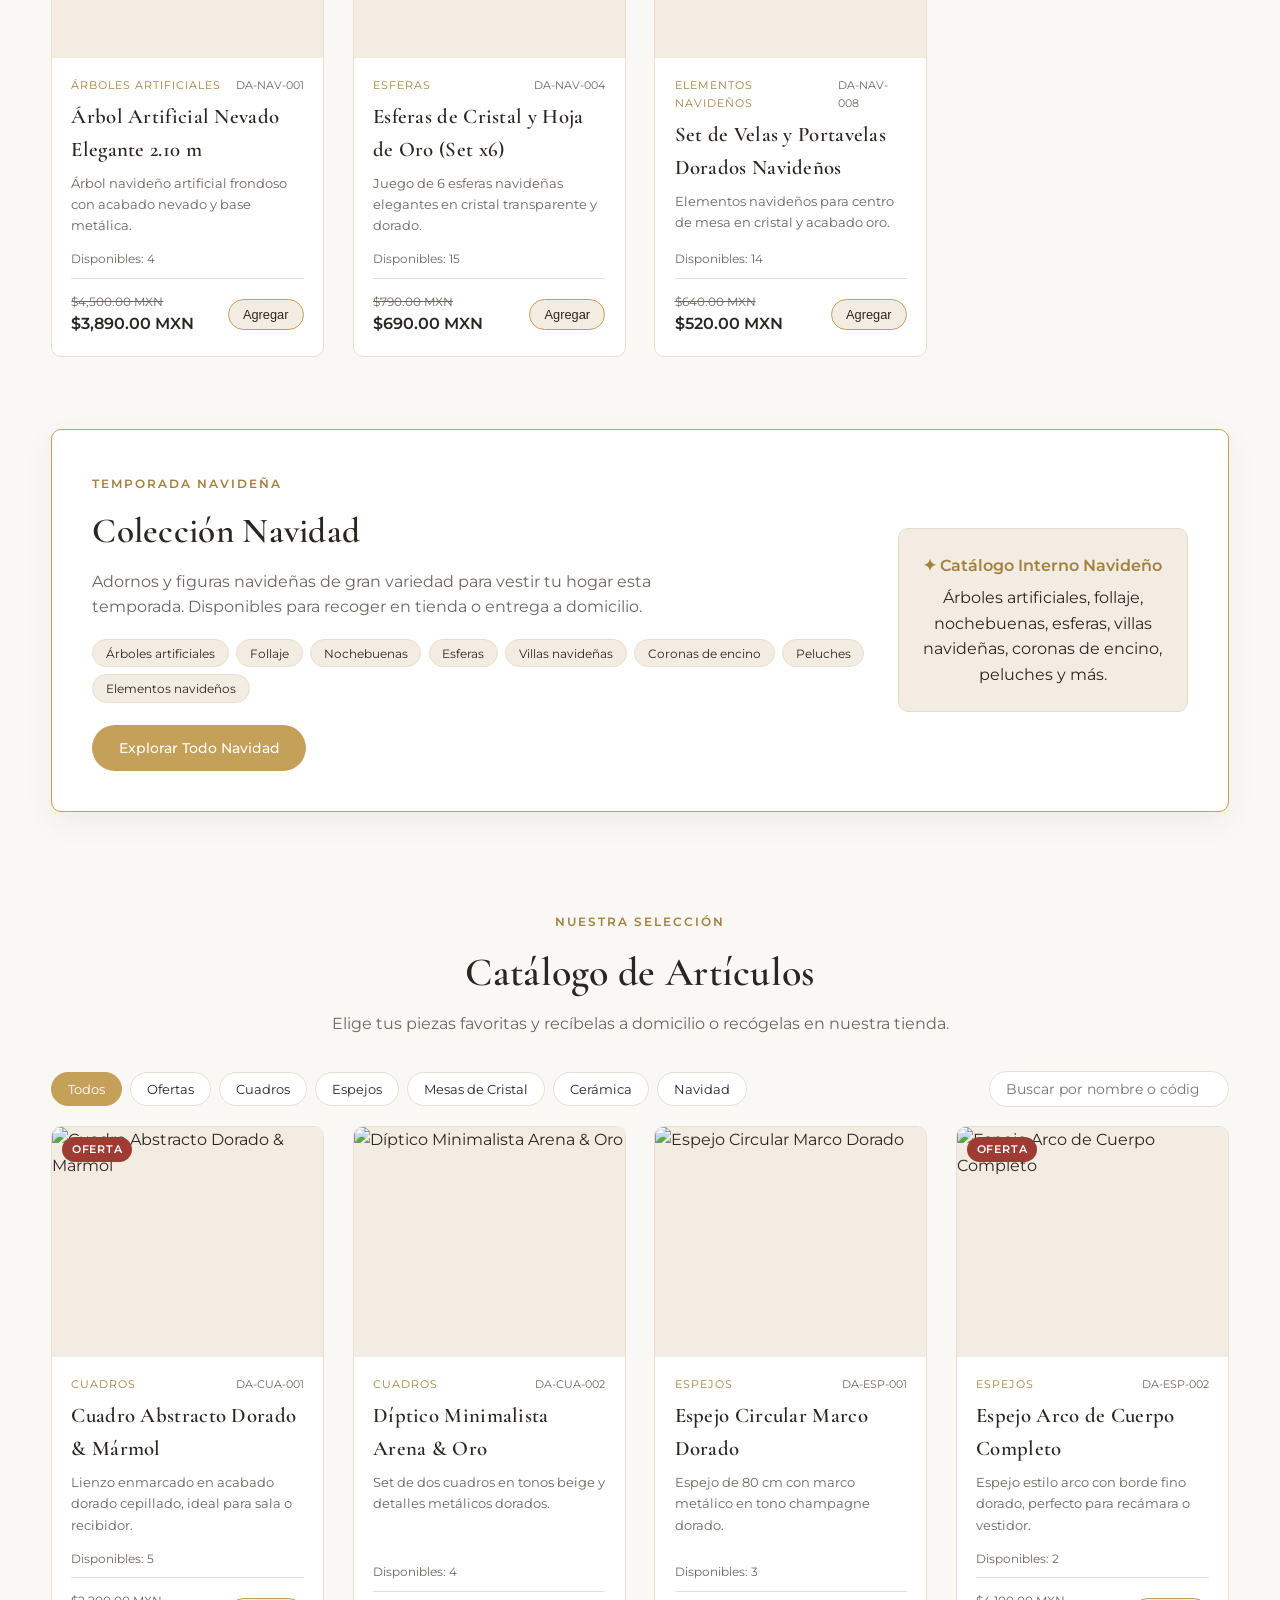
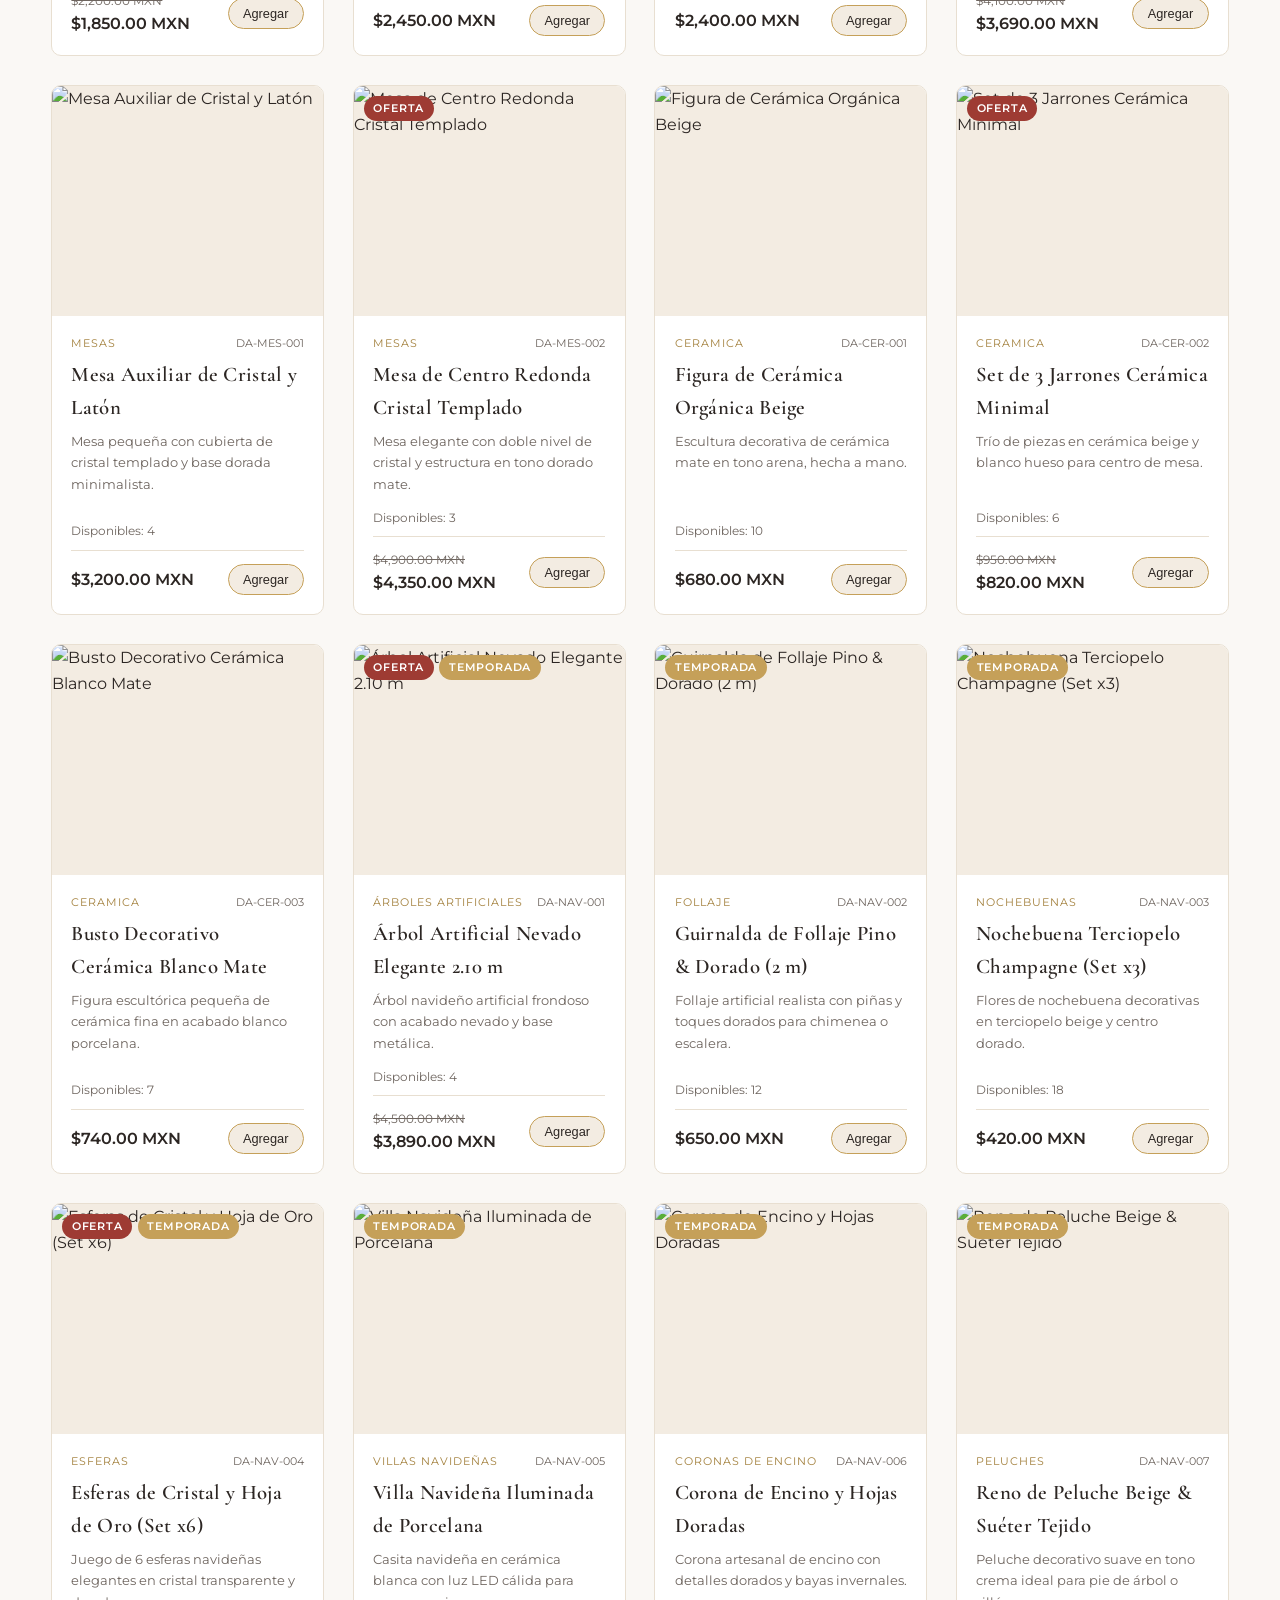
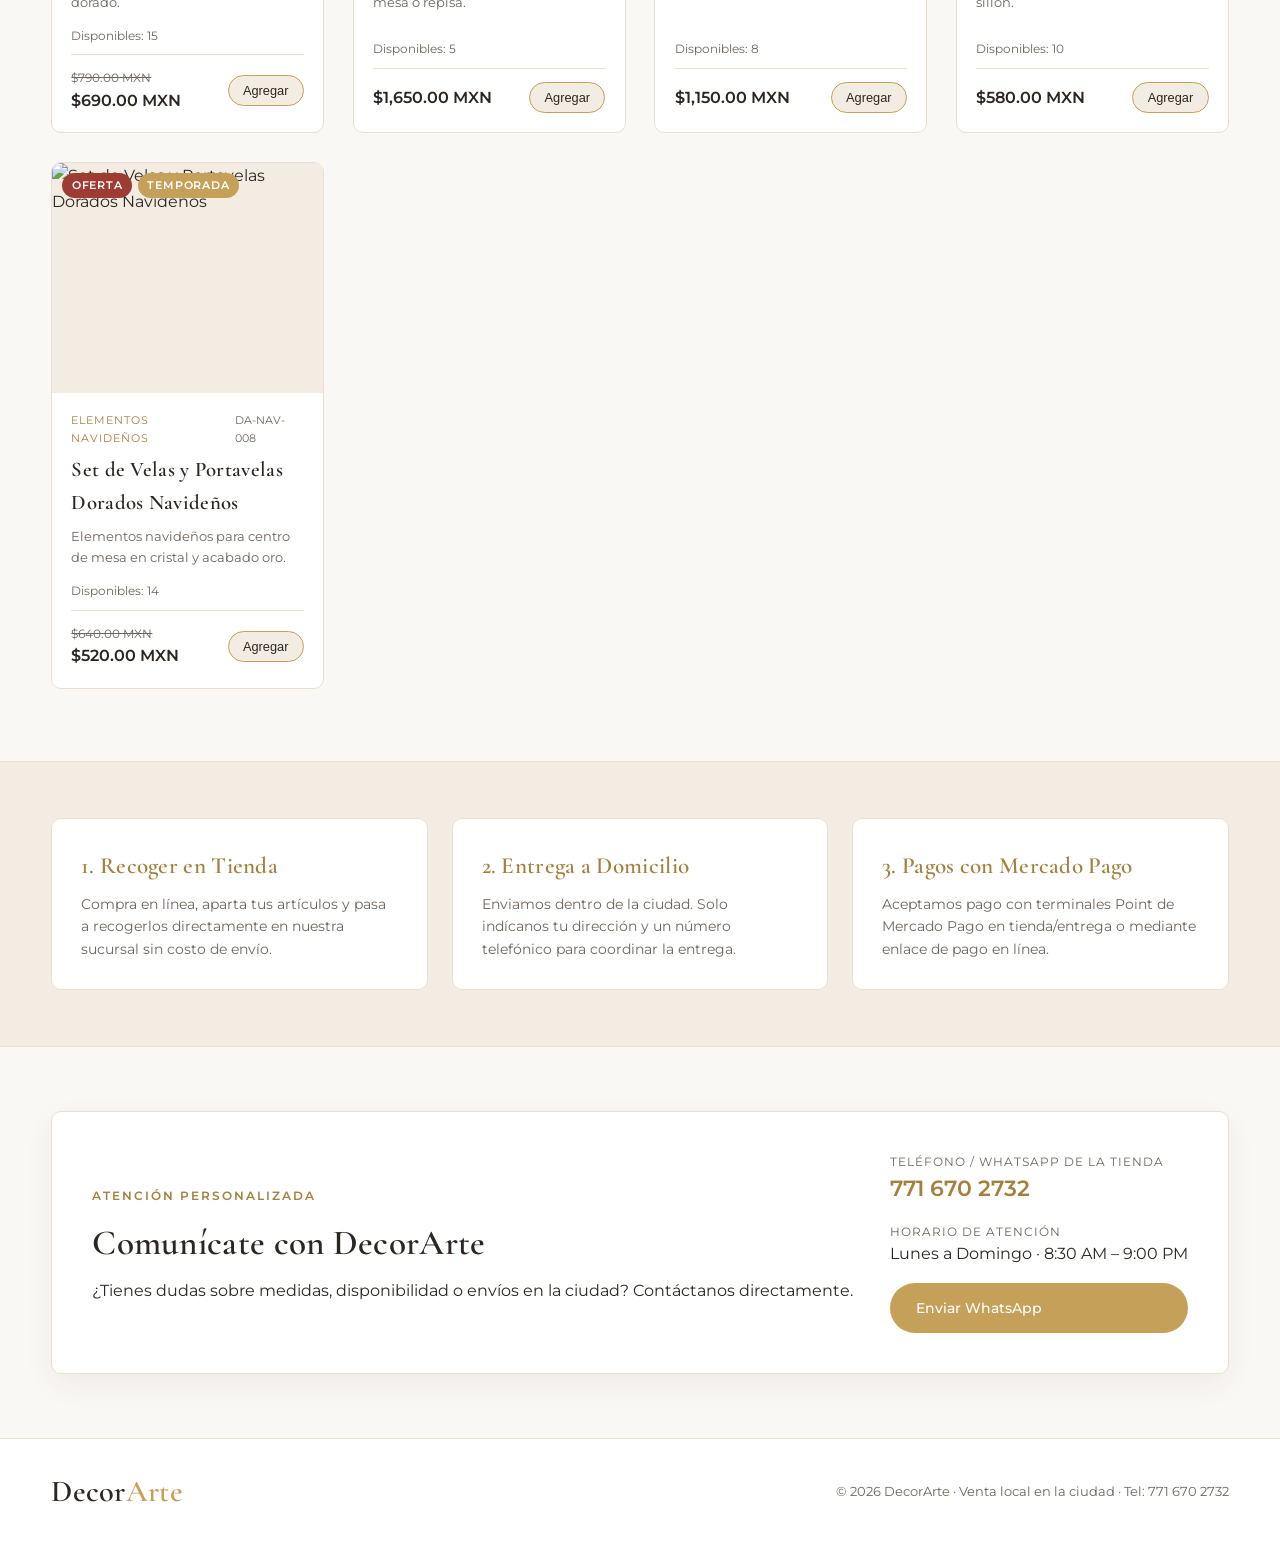
==== commit cebcde17: "Separa admin de tienda publica y agrega usuario Admin / 12345" ====
--- a/index.html
+++ b/index.html
@@ -160,8 +160,7 @@
     <div class="container footer-content">
       <p class="logo">Decor<span>Arte</span></p>
       <p class="footer-note">
-        © 2026 DecorArte · Tel: 771 670 2732 ·
-        <a href="admin.html" class="admin-link">Administración</a>
+        © 2026 DecorArte · Venta local en la ciudad · Tel: 771 670 2732
       </p>
     </div>
   </footer>
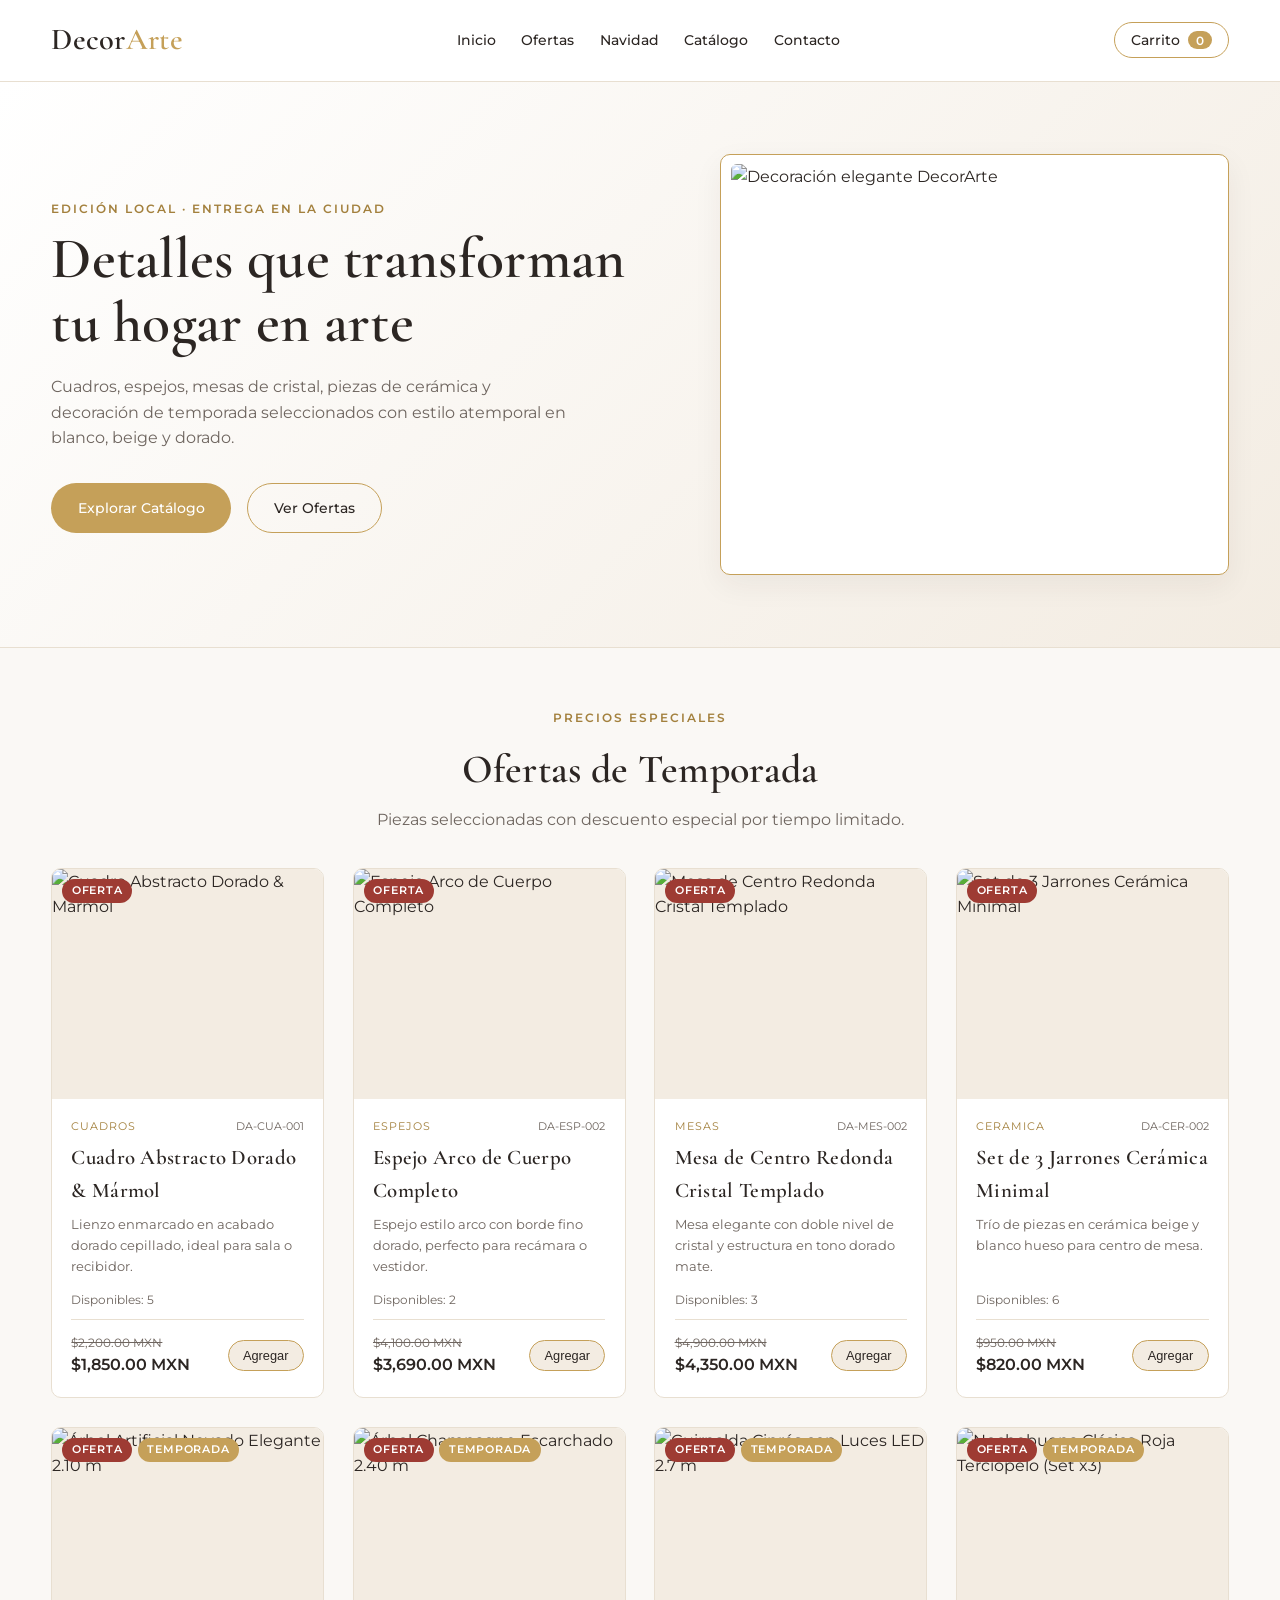
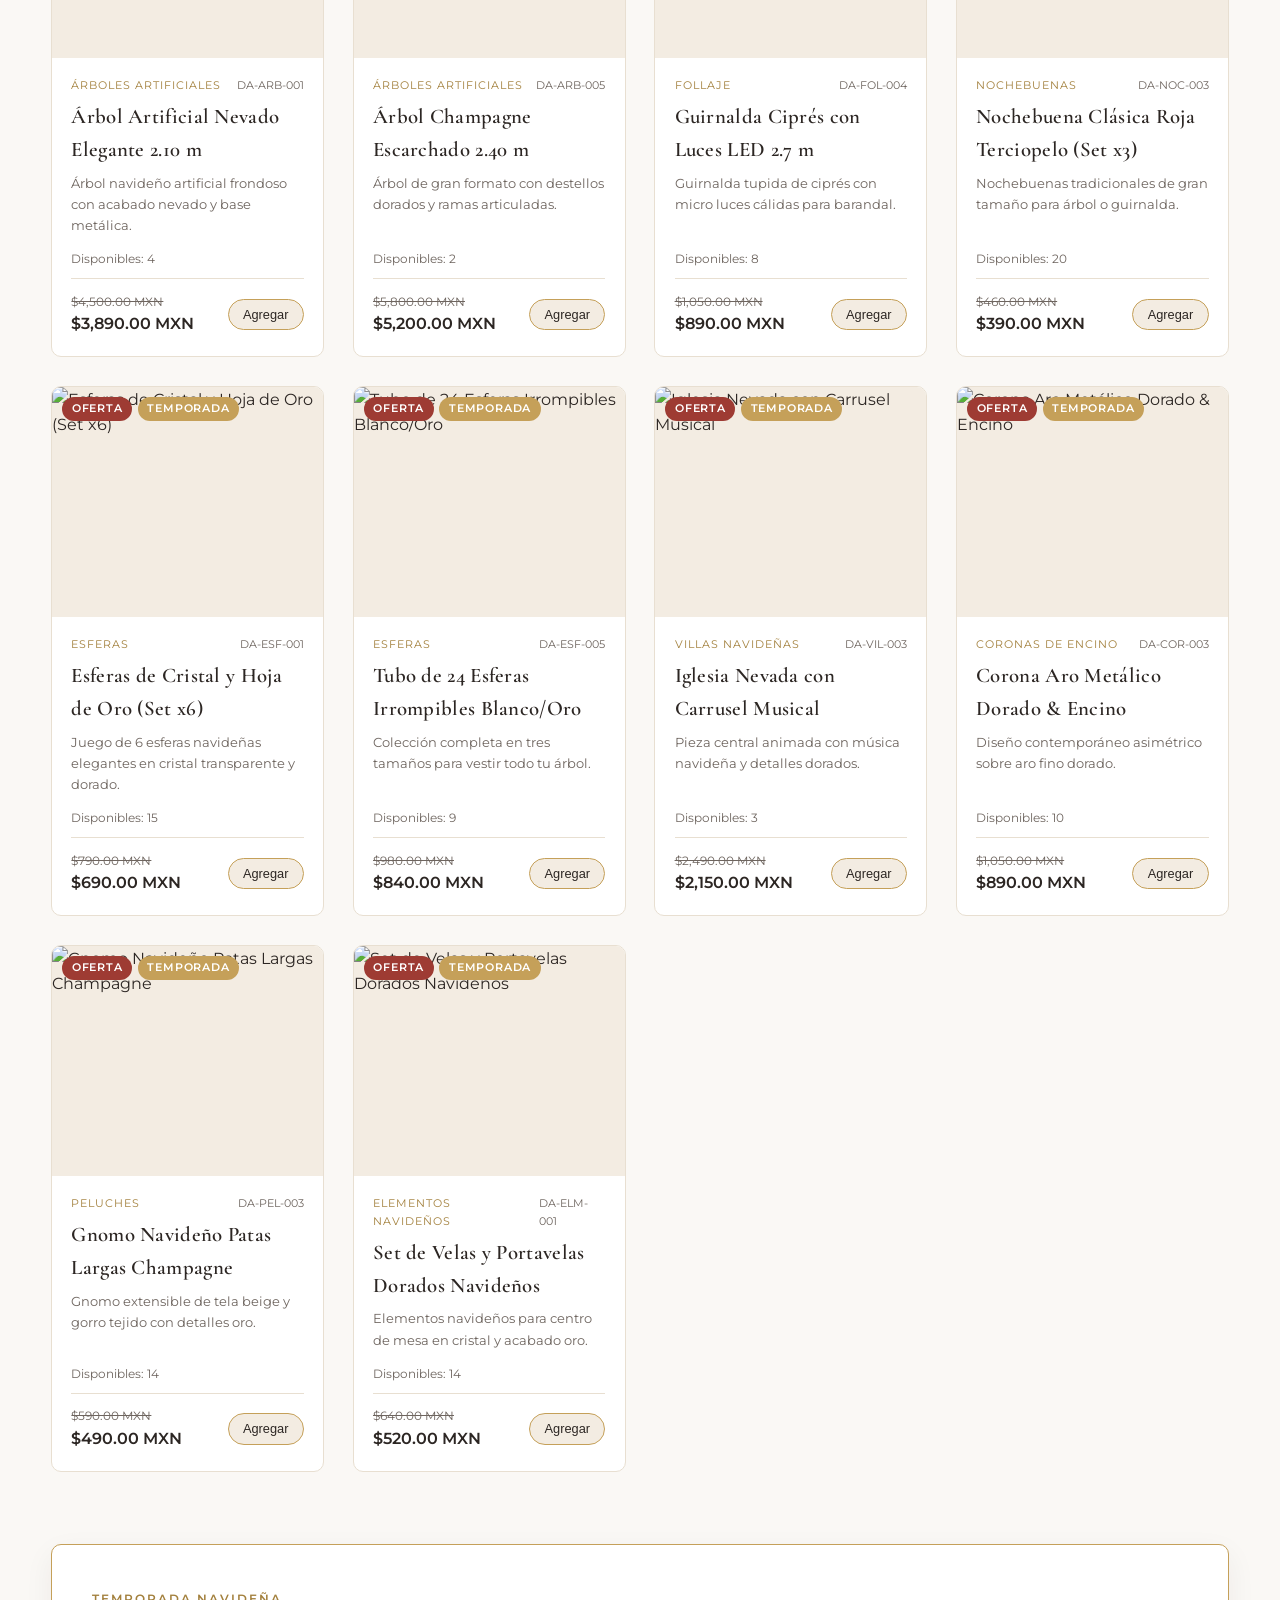
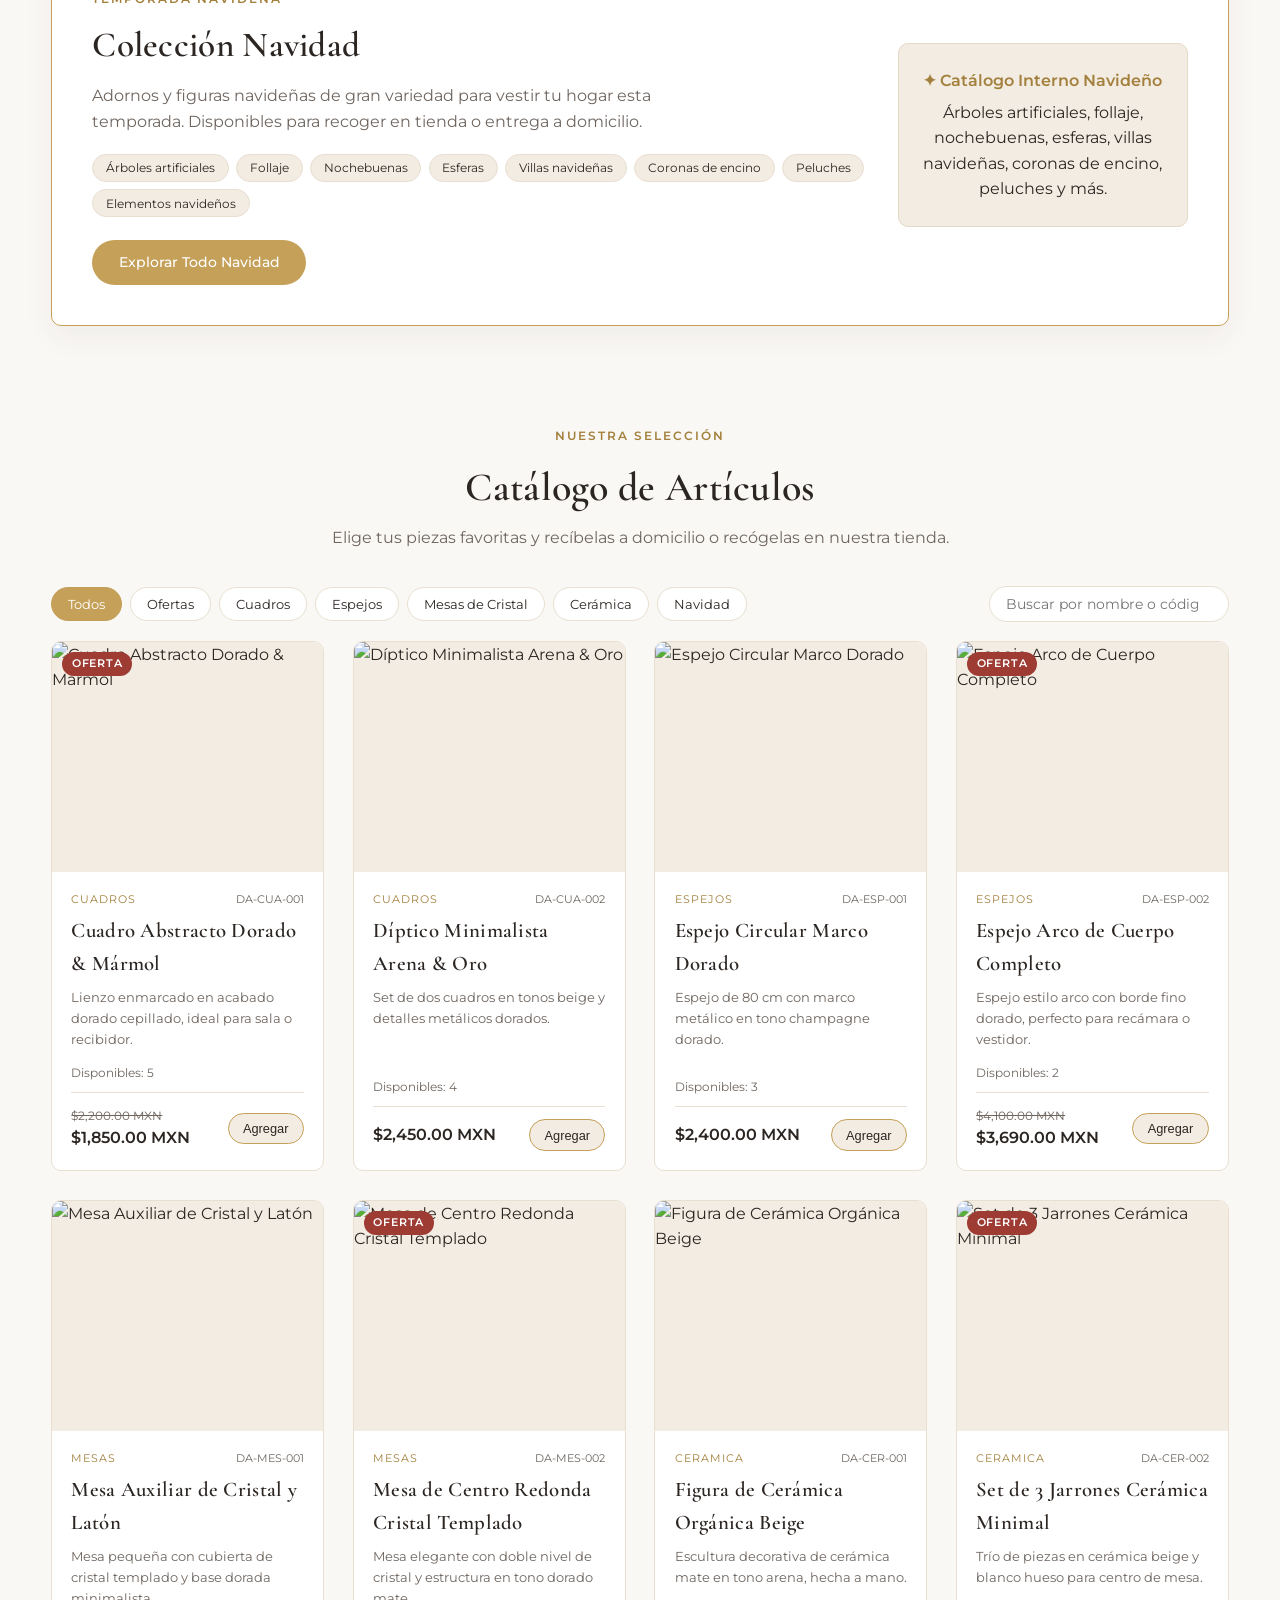
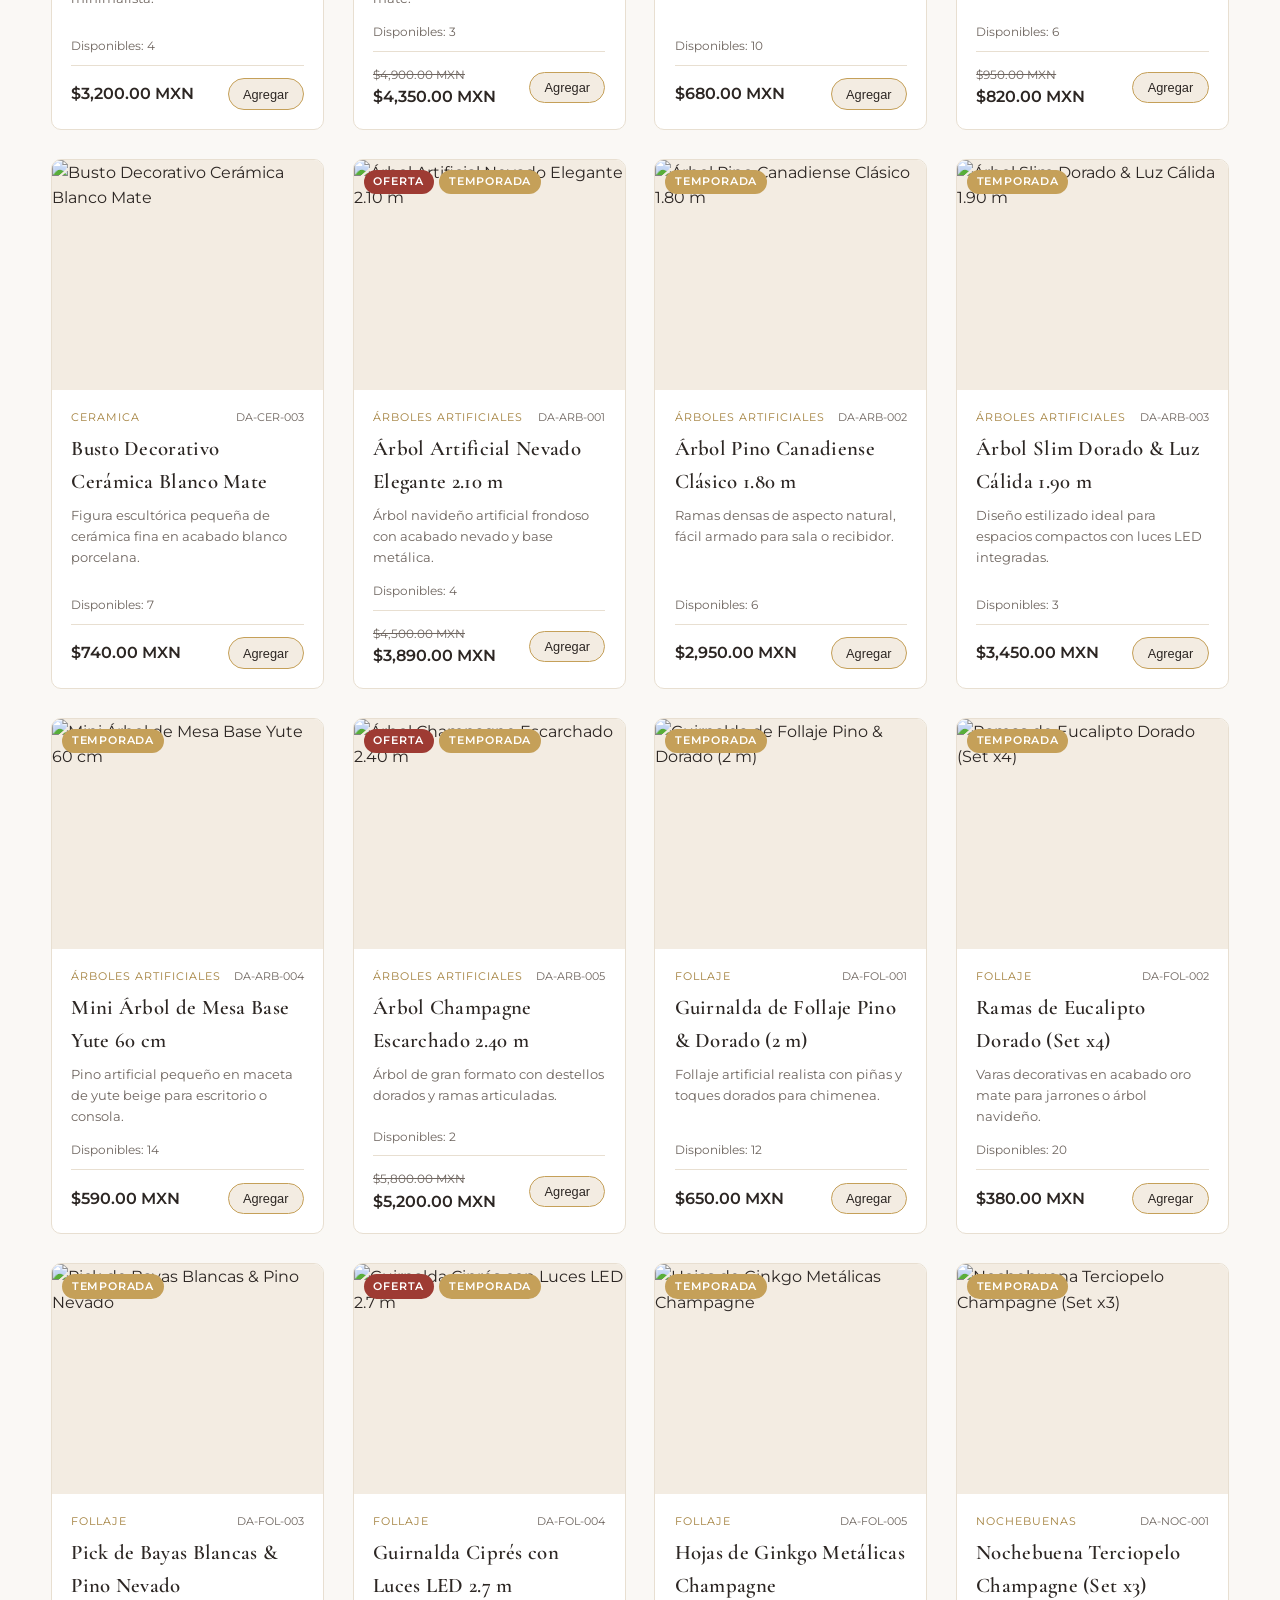
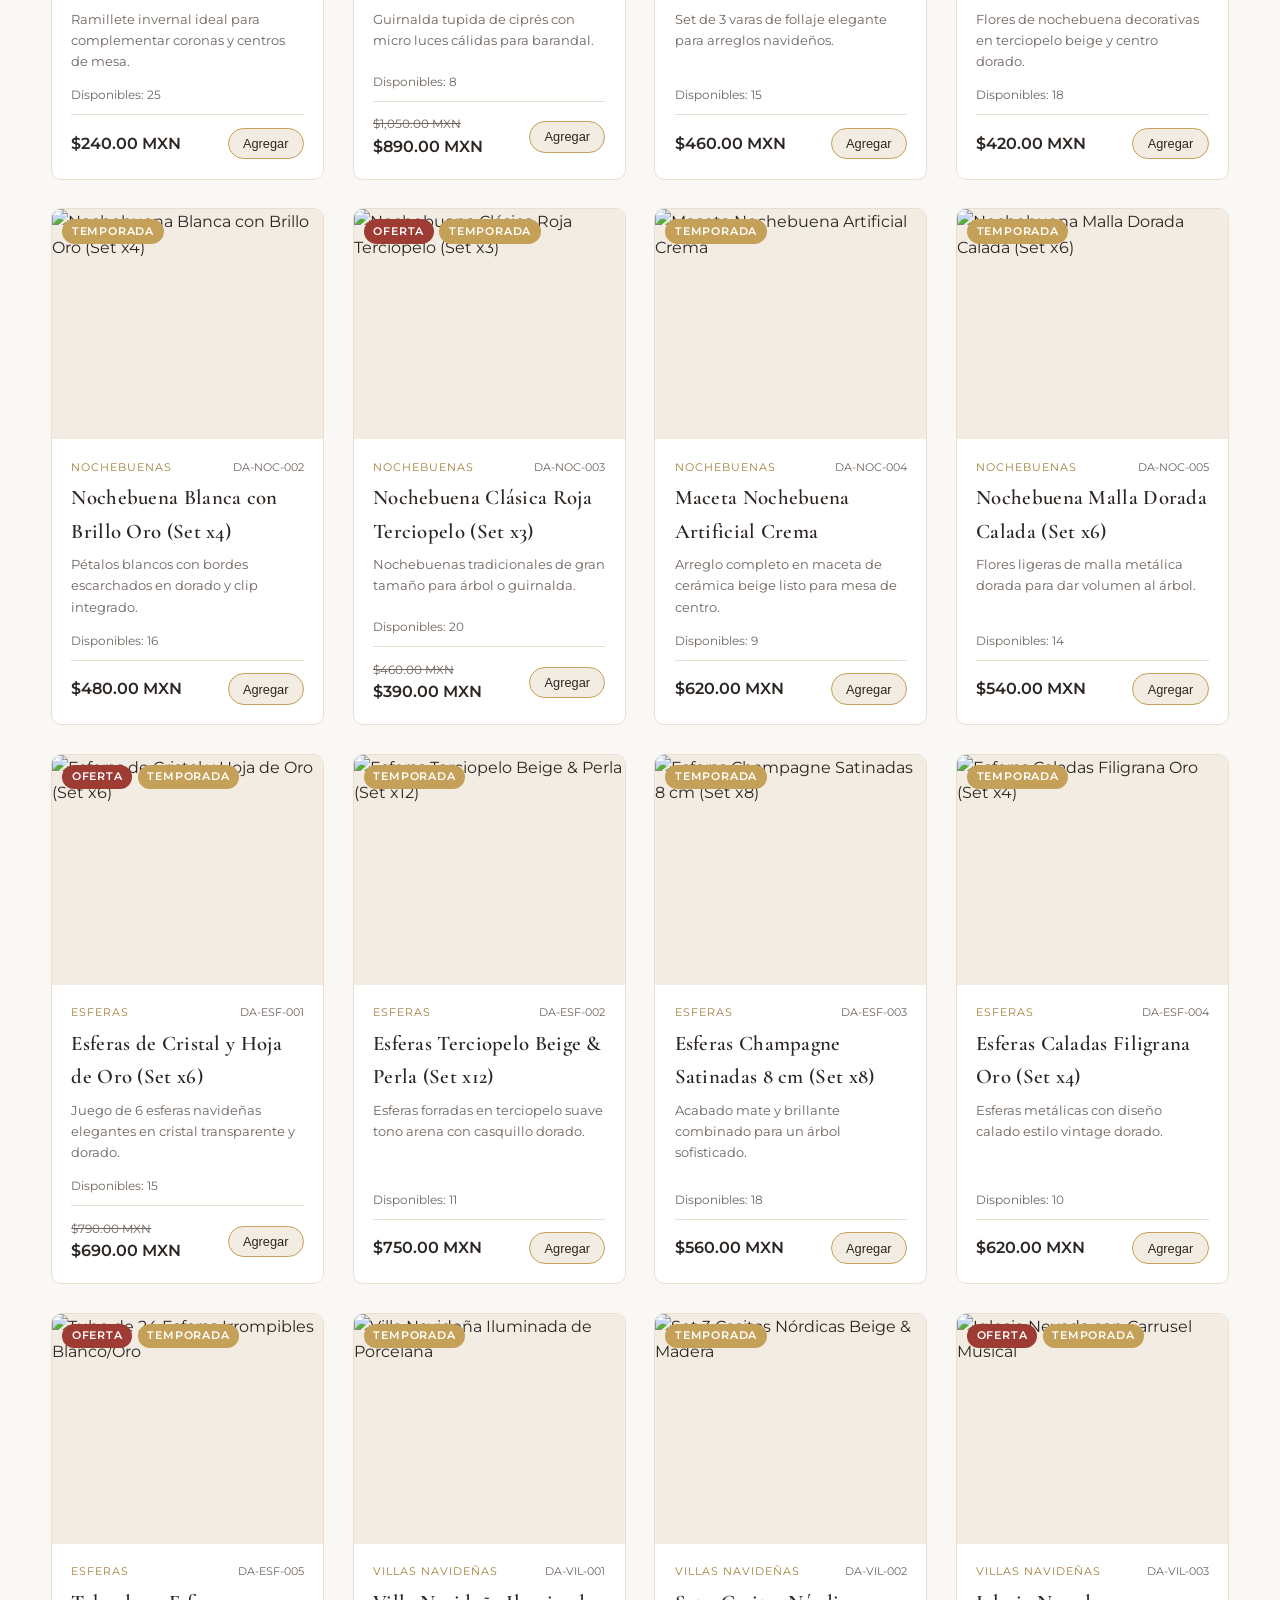
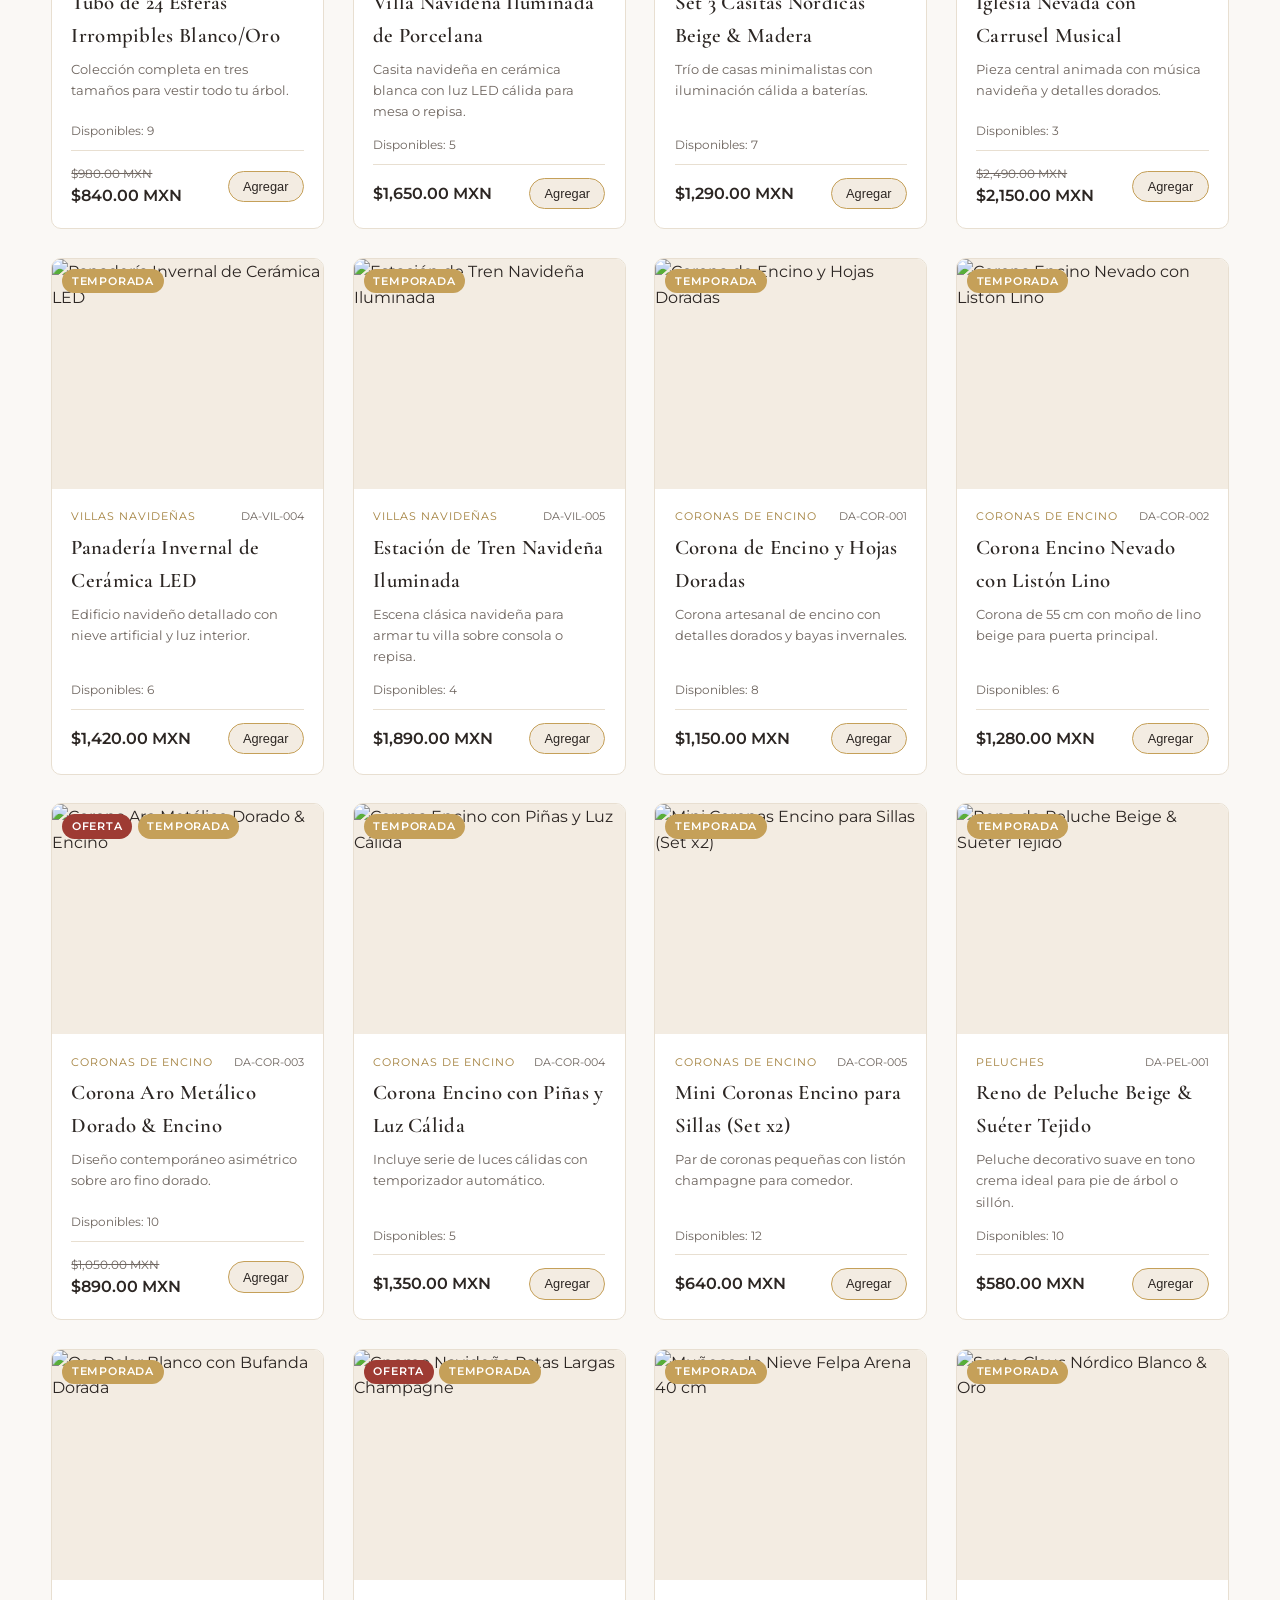
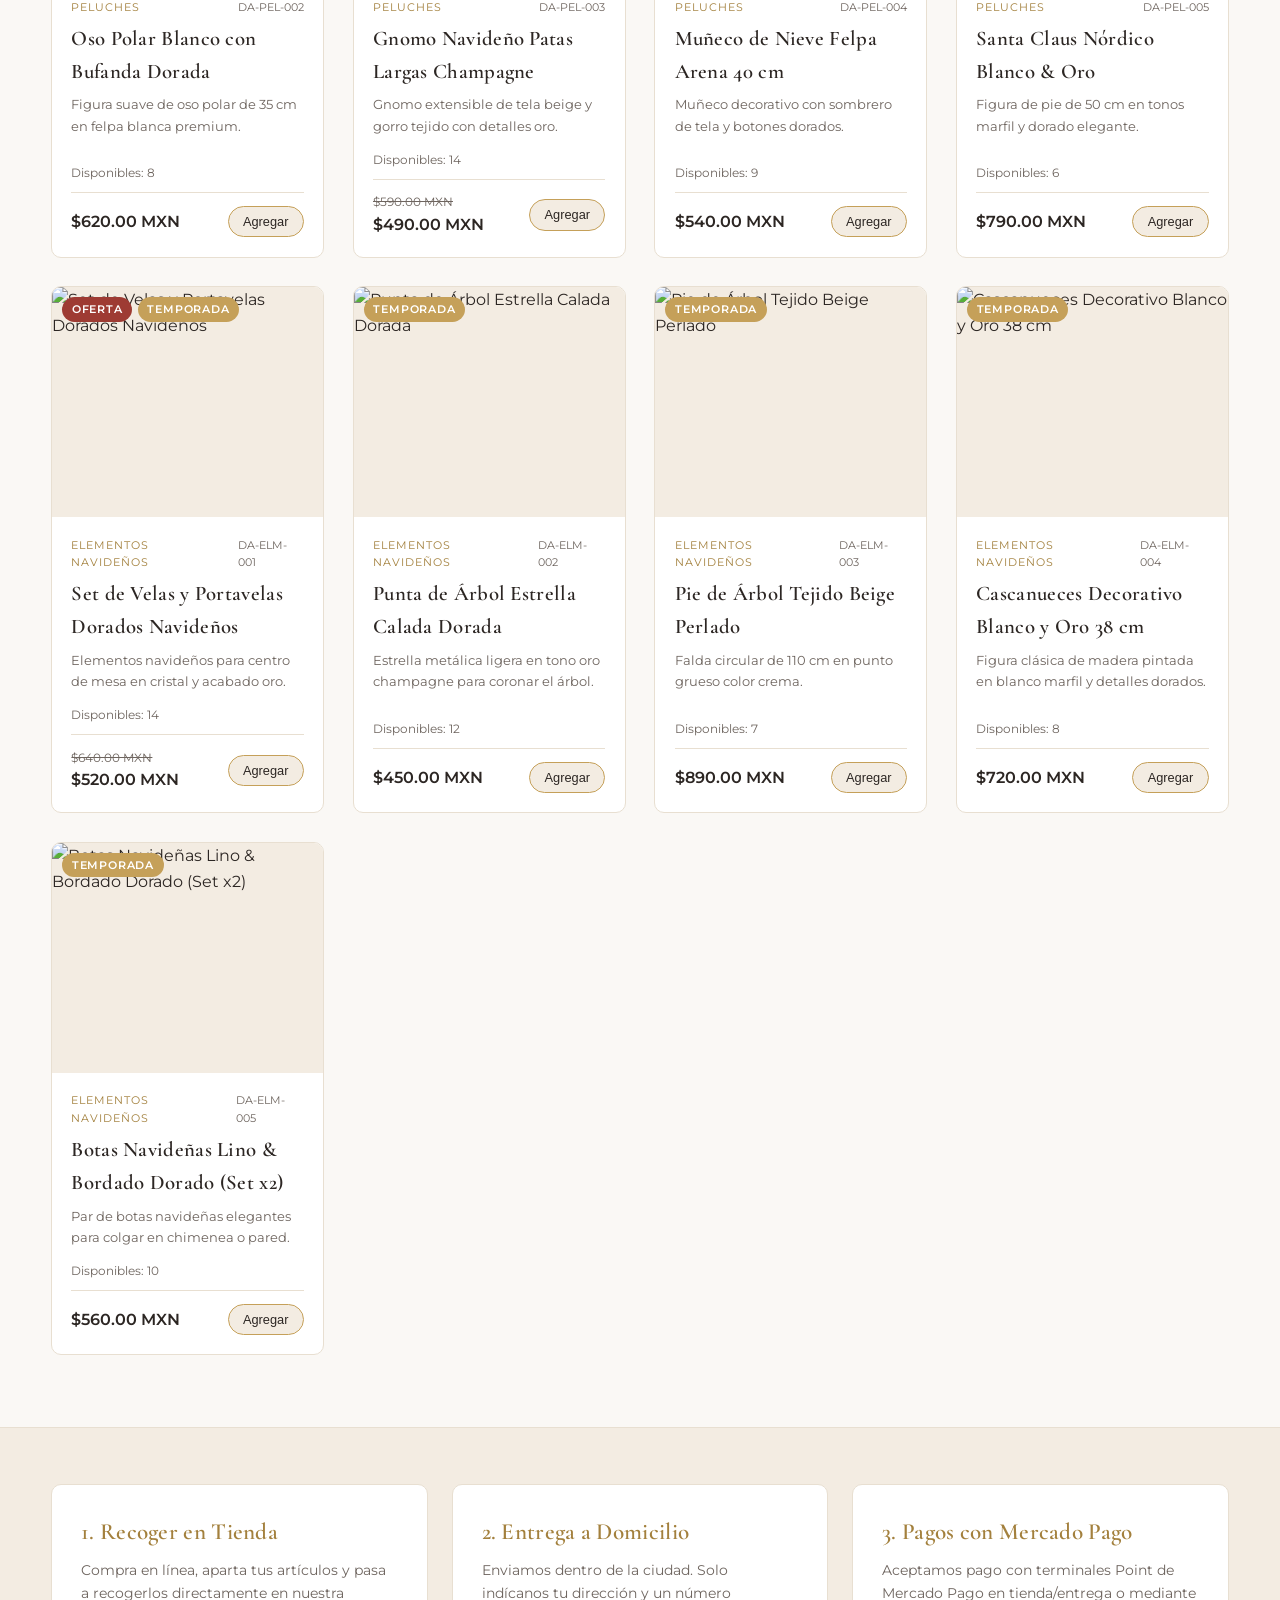
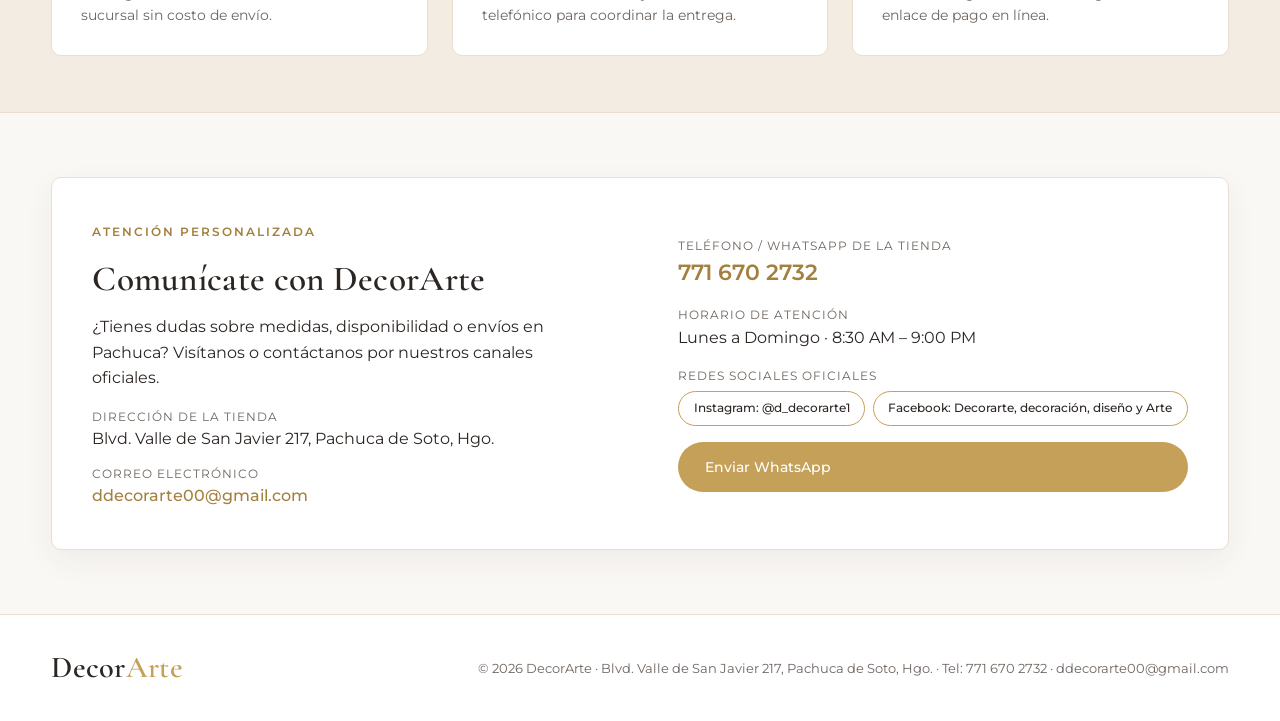
==== commit b54f1f62: "Agrega direccion y redes sociales oficiales en contacto y footer" ====
--- a/index.html
+++ b/index.html
@@ -134,10 +134,18 @@
   <!-- Contacto -->
   <section id="contacto" class="contact-section">
     <div class="container contact-box">
-      <div>
+      <div class="contact-intro">
         <span class="eyebrow">Atención Personalizada</span>
         <h2>Comunícate con DecorArte</h2>
-        <p>¿Tienes dudas sobre medidas, disponibilidad o envíos en la ciudad? Contáctanos directamente.</p>
+        <p>¿Tienes dudas sobre medidas, disponibilidad o envíos en Pachuca? Visítanos o contáctanos por nuestros canales oficiales.</p>
+        <div class="contact-item" style="margin-top:1rem;">
+          <span class="contact-label">Dirección de la Tienda</span>
+          <p>Blvd. Valle de San Javier 217, Pachuca de Soto, Hgo.</p>
+        </div>
+        <div class="contact-item" style="margin-top:0.8rem;">
+          <span class="contact-label">Correo Electrónico</span>
+          <a href="mailto:ddecorarte00@gmail.com" class="contact-link">ddecorarte00@gmail.com</a>
+        </div>
       </div>
       <div class="contact-details">
         <div class="contact-item">
@@ -147,6 +155,13 @@
         <div class="contact-item">
           <span class="contact-label">Horario de Atención</span>
           <p>Lunes a Domingo · 8:30 AM – 9:00 PM</p>
+        </div>
+        <div class="contact-item">
+          <span class="contact-label">Redes Sociales Oficiales</span>
+          <div class="contact-social">
+            <a href="https://www.instagram.com/d_decorarte1/" target="_blank" rel="noopener" class="btn btn-outline btn-sm">Instagram: @d_decorarte1</a>
+            <a href="https://www.facebook.com/search/top?q=Decorarte%2C%20decoracion%2C%20dise%C3%B1o%20y%20Arte" target="_blank" rel="noopener" class="btn btn-outline btn-sm">Facebook: Decorarte, decoración, diseño y Arte</a>
+          </div>
         </div>
         <a href="https://wa.me/527716702732?text=Hola%20DecorArte,%20quisiera%20informaci%C3%B3n%20sobre%20un%20art%C3%ADculo." target="_blank" rel="noopener" class="btn btn-primary">
           Enviar WhatsApp
@@ -160,7 +175,7 @@
     <div class="container footer-content">
       <p class="logo">Decor<span>Arte</span></p>
       <p class="footer-note">
-        © 2026 DecorArte · Venta local en la ciudad · Tel: 771 670 2732
+        © 2026 DecorArte · Blvd. Valle de San Javier 217, Pachuca de Soto, Hgo. · Tel: 771 670 2732 · ddecorarte00@gmail.com
       </p>
     </div>
   </footer>
--- a/css/styles.css
+++ b/css/styles.css
@@ -606,6 +606,27 @@
   text-decoration: none;
 }
 
+.contact-intro {
+  max-width: 480px;
+}
+
+.contact-link {
+  color: var(--dorado-oscuro);
+  text-decoration: none;
+  font-weight: 500;
+}
+
+.contact-link:hover {
+  text-decoration: underline;
+}
+
+.contact-social {
+  display: flex;
+  flex-wrap: wrap;
+  gap: 0.5rem;
+  margin-top: 0.35rem;
+}
+
 /* Footer */
 .footer {
   background: var(--blanco);
@@ -830,14 +851,103 @@
 }
 
 /* Panel Admin */
+.admin-badge-header {
+  font-family: 'Montserrat', sans-serif;
+  font-size: 0.72rem;
+  text-transform: uppercase;
+  letter-spacing: 1.5px;
+  background: var(--beige);
+  color: var(--dorado-oscuro);
+  border: 1px solid var(--dorado);
+  padding: 0.2rem 0.6rem;
+  border-radius: 999px;
+  vertical-align: middle;
+  margin-left: 0.35rem;
+}
+
+.admin-header-actions {
+  display: flex;
+  gap: 0.7rem;
+  align-items: center;
+}
+
+.admin-login-wrap {
+  padding: 4rem 1rem;
+  display: flex;
+  justify-content: center;
+}
+
+.admin-login-card {
+  width: 100%;
+  max-width: 420px;
+}
+
+.admin-subtitle {
+  font-size: 0.85rem;
+  color: var(--texto-suave);
+  margin-bottom: 1.2rem;
+}
+
 .admin-main {
-  padding: 2.5rem 0 4rem;
+  padding: 2rem 0 4rem;
+}
+
+.admin-hero-bar {
+  display: flex;
+  justify-content: space-between;
+  align-items: flex-end;
+  flex-wrap: wrap;
+  gap: 1rem;
+  margin-bottom: 1.5rem;
+  padding-bottom: 1.2rem;
+  border-bottom: 1px solid var(--borde);
+}
+
+.admin-hero-bar h1 {
+  font-size: 2.2rem;
+  line-height: 1.1;
+}
+
+.admin-export-actions {
+  display: flex;
+  gap: 0.5rem;
+  flex-wrap: wrap;
+}
+
+.admin-kpis {
+  display: grid;
+  grid-template-columns: repeat(auto-fit, minmax(170px, 1fr));
+  gap: 1rem;
+  margin-bottom: 1.8rem;
+}
+
+.kpi-card {
+  background: var(--blanco);
+  border: 1px solid var(--borde);
+  border-radius: var(--radio);
+  padding: 1rem 1.2rem;
+  box-shadow: var(--sombra);
+}
+
+.kpi-label {
+  display: block;
+  font-size: 0.72rem;
+  text-transform: uppercase;
+  letter-spacing: 1px;
+  color: var(--texto-suave);
+  margin-bottom: 0.25rem;
+}
+
+.kpi-card strong {
+  font-family: 'Cormorant Garamond', serif;
+  font-size: 2rem;
+  color: var(--dorado-oscuro);
 }
 
 .admin-grid {
   display: grid;
-  grid-template-columns: 1fr 1.25fr;
-  gap: 2rem;
+  grid-template-columns: 380px 1fr;
+  gap: 1.8rem;
   align-items: start;
 }
 
@@ -845,54 +955,203 @@
   background: var(--blanco);
   border: 1px solid var(--borde);
   border-radius: var(--radio);
-  padding: 1.6rem;
+  padding: 1.4rem;
   box-shadow: var(--sombra);
   margin-bottom: 1.5rem;
 }
 
 .admin-card h2,
 .admin-card h3 {
+  margin-bottom: 0.9rem;
+}
+
+.admin-two-col {
+  display: grid;
+  grid-template-columns: 1fr 1fr;
+  gap: 0.7rem;
+}
+
+.admin-check-label {
+  display: flex;
+  align-items: center;
+  gap: 0.5rem;
+  font-size: 0.82rem;
+  margin-bottom: 0.8rem;
+  cursor: pointer;
+}
+
+.admin-preview-wrap {
+  display: flex;
+  align-items: center;
+  gap: 0.8rem;
+  margin-bottom: 0.9rem;
+}
+
+.admin-preview-img {
+  width: 68px;
+  height: 68px;
+  object-fit: cover;
+  border-radius: 6px;
+  border: 1px solid var(--dorado);
+}
+
+.admin-preview-note {
+  font-size: 0.78rem;
+  color: var(--texto-suave);
+}
+
+.admin-form-actions {
+  display: flex;
+  gap: 0.6rem;
+  flex-wrap: wrap;
+}
+
+.admin-catalog-form {
+  margin-bottom: 1.2rem;
+  padding-bottom: 1rem;
+  border-bottom: 1px solid var(--borde);
+}
+
+.admin-list-header {
+  display: flex;
+  justify-content: space-between;
+  align-items: flex-start;
+  gap: 1rem;
+  margin-bottom: 0.8rem;
+}
+
+.admin-count-pill {
+  background: var(--beige);
+  border: 1px solid var(--dorado);
+  color: var(--dorado-oscuro);
+  font-size: 0.75rem;
+  font-weight: 600;
+  padding: 0.25rem 0.75rem;
+  border-radius: 999px;
+}
+
+.admin-search-bar {
+  display: flex;
+  flex-wrap: wrap;
+  gap: 0.5rem;
+  margin-bottom: 0.8rem;
+  align-items: center;
+}
+
+.admin-search-input {
+  flex: 1;
+  min-width: 190px;
+}
+
+.admin-filter-select {
+  padding: 0.5rem 0.8rem;
+  border: 1px solid var(--borde);
+  border-radius: 999px;
+  background: var(--marfil);
+  font-family: inherit;
+  font-size: 0.82rem;
+}
+
+.admin-help-note {
+  font-size: 0.76rem;
+  color: var(--texto-suave);
   margin-bottom: 1rem;
 }
 
 .admin-table-wrap {
   overflow-x: auto;
+  max-height: 760px;
+  overflow-y: auto;
 }
 
 .admin-table {
   width: 100%;
   border-collapse: collapse;
-  font-size: 0.82rem;
+  font-size: 0.8rem;
+}
+
+.admin-table th {
+  position: sticky;
+  top: 0;
+  background: var(--marfil);
+  font-weight: 600;
+  color: var(--dorado-oscuro);
+  text-transform: uppercase;
+  font-size: 0.7rem;
+  letter-spacing: 0.8px;
 }
 
 .admin-table th,
 .admin-table td {
-  padding: 0.65rem 0.5rem;
+  padding: 0.55rem 0.45rem;
   border-bottom: 1px solid var(--borde);
   text-align: left;
   vertical-align: middle;
 }
 
 .admin-thumb {
-  width: 48px;
-  height: 48px;
+  width: 44px;
+  height: 44px;
   object-fit: cover;
   border-radius: 6px;
   border: 1px solid var(--borde);
+  display: block;
+}
+
+.admin-sku-code {
+  font-size: 0.74rem;
+  background: var(--marfil);
+  padding: 0.15rem 0.35rem;
+  border-radius: 4px;
+}
+
+.admin-prod-name {
+  font-weight: 600;
+  line-height: 1.25;
+}
+
+.admin-offer-pill {
+  display: inline-block;
+  margin-top: 2px;
+  font-size: 0.65rem;
+  font-weight: 600;
+  color: var(--oferta);
+  background: #f8e3e2;
+  padding: 0.1rem 0.45rem;
+  border-radius: 999px;
+}
+
+.admin-cat-text {
+  text-transform: capitalize;
+}
+
+.admin-subcat-text {
+  font-size: 0.72rem;
+  color: var(--texto-suave);
+}
+
+.admin-row-actions {
+  display: flex;
+  gap: 0.3rem;
+}
+
+.btn-xs {
+  padding: 0.28rem 0.6rem;
+  font-size: 0.72rem;
 }
 
 .catalog-list-item {
   display: flex;
   justify-content: space-between;
   align-items: center;
-  padding: 0.65rem 0;
+  padding: 0.6rem 0;
   border-bottom: 1px solid var(--borde);
   gap: 0.5rem;
 }
 
 .status-pill {
-  font-size: 0.72rem;
-  padding: 0.2rem 0.55rem;
+  font-size: 0.7rem;
+  padding: 0.18rem 0.5rem;
   border-radius: 999px;
   font-weight: 600;
 }
@@ -907,7 +1166,7 @@
   color: #9e3b33;
 }
 
-@media (max-width: 900px) {
+@media (max-width: 980px) {
   .admin-grid {
     grid-template-columns: 1fr;
   }
